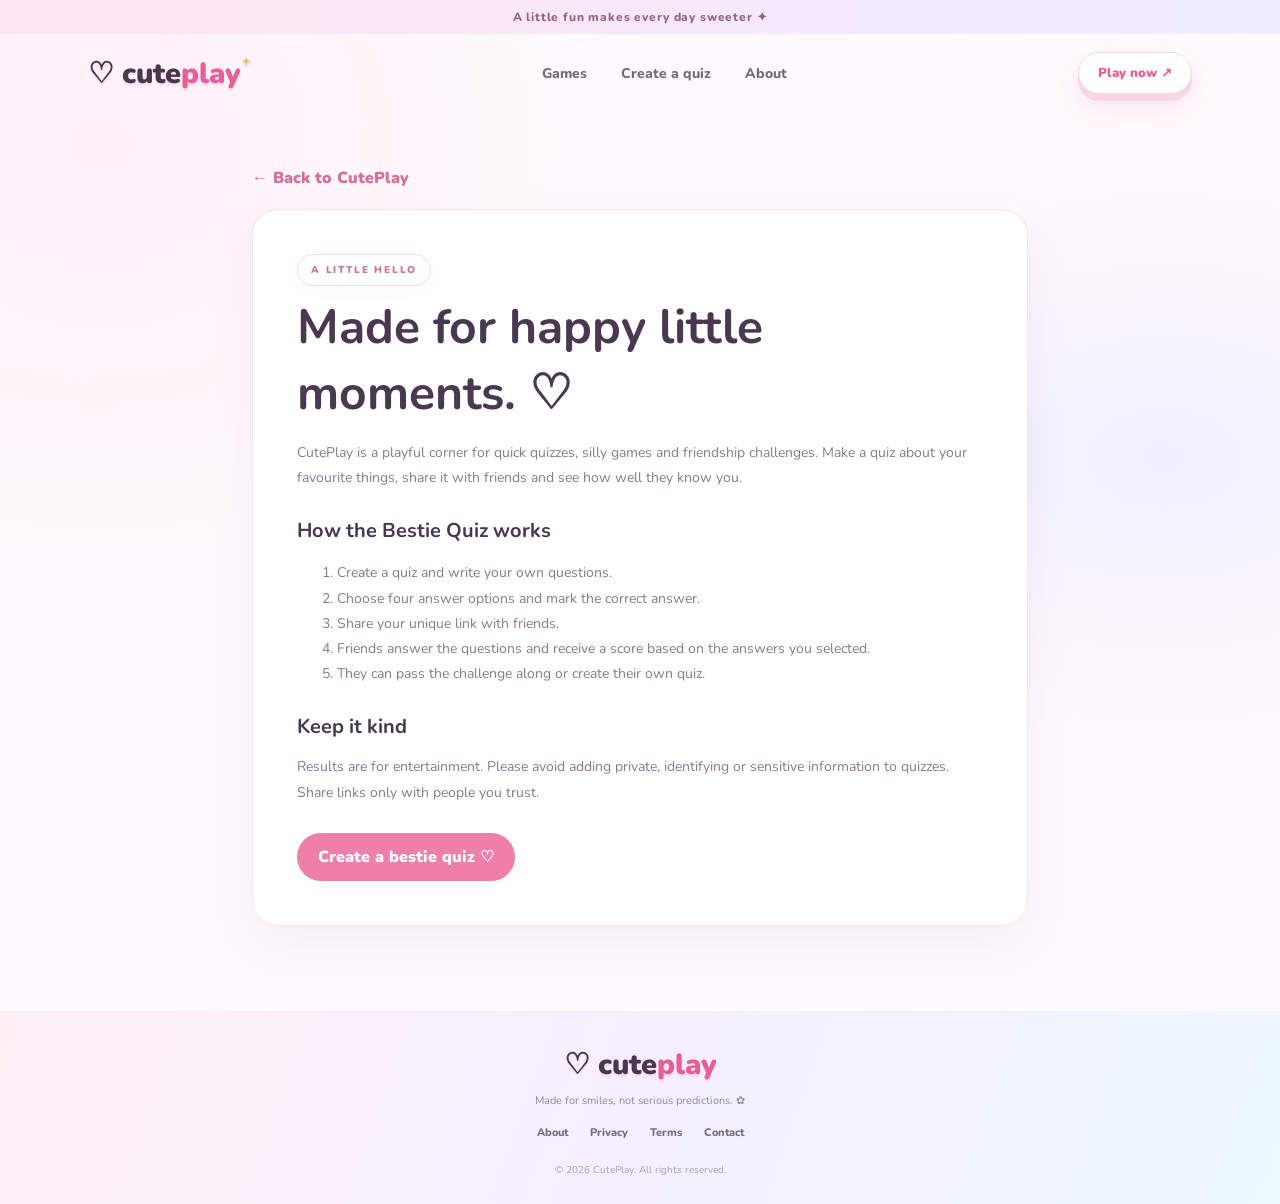
==== about.html @ 4422cacc "Add About CutePlay page" ====
<!doctype html><html lang="en"><head><meta charset="utf-8"><meta name="viewport" content="width=device-width,initial-scale=1"><meta name="theme-color" content="#fff1f7"><title>About CutePlay | CutePlay</title><meta name="description" content="CutePlay is a collection of cheerful, shareable mini-games and friendship quizzes."><link rel="icon" href="assets/favicon.svg" type="image/svg+xml"><link rel="preconnect" href="https://fonts.googleapis.com"><link rel="preconnect" href="https://fonts.gstatic.com" crossorigin><link href="https://fonts.googleapis.com/css2?family=Nunito:wght@400;600;700;800;900&display=swap" rel="stylesheet"><link rel="stylesheet" href="style.css"><style>.info-page{max-width:820px;margin:55px auto 85px;padding:0 22px}.info-card{background:#fff;border:1px solid #f3e3ec;border-radius:26px;padding:clamp(22px,5vw,44px);box-shadow:0 18px 50px #76556b12}.info-page h1{font-size:clamp(32px,6vw,48px);margin:8px 0 12px;color:#49384f}.info-page h2{font-size:20px;margin:27px 0 8px}.info-page p,.info-page li{color:#88798d;line-height:1.8;font-size:14px}.info-page .back-link{display:inline-block;margin-bottom:20px;color:#d66e99;text-decoration:none;font-weight:900}.info-page .info-cta{display:inline-block;margin-top:14px;padding:13px 21px;background:#ed7fa8;border-radius:30px;color:white;text-decoration:none;font-weight:900}.info-page ul{padding-left:22px}.info-page .updated{font-size:11px;color:#b09eae}</style></head><body><div class="top-note">A little fun makes every day sweeter ✦</div><header class="site-header"><a class="brand" href="index.html">♡ cute<span>play</span><i>✦</i></a><nav class="desktop-nav"><a href="index.html#games">Games</a><a href="index.html?create=1">Create a quiz</a><a href="about.html">About</a></nav><a class="header-cta" href="index.html#games">Play now ↗</a></header><main class="info-page"><a class="back-link" href="index.html">← Back to CutePlay</a><article class="info-card"><div class="eyebrow">A LITTLE HELLO</div><h1>Made for happy little moments. ♡</h1><p>CutePlay is a playful corner for quick quizzes, silly games and friendship challenges. Make a quiz about your favourite things, share it with friends and see how well they know you.</p><h2>How the Bestie Quiz works</h2><ol><li>Create a quiz and write your own questions.</li><li>Choose four answer options and mark the correct answer.</li><li>Share your unique link with friends.</li><li>Friends answer the questions and receive a score based on the answers you selected.</li><li>They can pass the challenge along or create their own quiz.</li></ol><h2>Keep it kind</h2><p>Results are for entertainment. Please avoid adding private, identifying or sensitive information to quizzes. Share links only with people you trust.</p><a class="info-cta" href="index.html?create=1">Create a bestie quiz ♡</a></article></main><footer><a class="brand footer-brand" href="index.html">♡ cute<span>play</span></a><p>Made for smiles, not serious predictions. ✿</p><div class="footer-links"><a href="about.html">About</a><a href="privacy.html">Privacy</a><a href="terms.html">Terms</a><a href="contact.html">Contact</a></div><small>© <span id="year"></span> CutePlay. All rights reserved.</small></footer><script>document.getElementById('year').textContent=new Date().getFullYear()</script></body></html>
---- style.css ----
:root{--ink:#49384f;--muted:#87778d;--pink:#ff78a9;--pink-dark:#ed6095;--paper:#fffafc;--line:#f4e7ee;--shadow:0 18px 50px rgba(111,75,105,.10)}
*{box-sizing:border-box}html{scroll-behavior:smooth}body{margin:0;background:var(--paper);color:var(--ink);font-family:'Nunito',sans-serif;font-size:16px}.top-note{text-align:center;background:#fce6f0;color:#98627c;padding:9px 12px;font-size:12px;font-weight:800;letter-spacing:.07em}.top-note span{color:#e78ab1;margin-left:5px}.site-header{height:78px;max-width:1160px;margin:auto;padding:0 28px;display:flex;align-items:center;justify-content:space-between}.brand{font-size:25px;font-weight:1000;letter-spacing:-1.5px;color:var(--ink);text-decoration:none}.brand>span:last-of-type{color:var(--pink-dark)}.brand-mark{color:var(--pink);font-size:31px;vertical-align:-2px}.brand i{font-size:12px;color:#eabf65;font-style:normal;vertical-align:top}.desktop-nav{display:flex;gap:34px}.desktop-nav a,.footer-links a{font-size:14px;color:#77677d;text-decoration:none;font-weight:800}.desktop-nav a:hover,.footer-links a:hover{color:var(--pink-dark)}.header-cta{background:#fff;color:var(--pink-dark);border:1px solid #f5d9e5;border-radius:30px;padding:11px 19px;text-decoration:none;font-size:13px;font-weight:900;box-shadow:0 5px 16px #f5e7ee}.header-cta span{margin-left:8px}.hero{max-width:1160px;min-height:500px;margin:20px auto 75px;padding:40px 45px 35px;display:grid;grid-template-columns:1fr 1fr;align-items:center;gap:30px}.eyebrow{font-size:10px;letter-spacing:.18em;color:#c17b9b;font-weight:1000}.sparkle{font-size:18px;margin-right:6px}.hero h1{font-size:clamp(46px,6vw,72px);line-height:1.04;letter-spacing:-3px;margin:19px 0;color:#49384f;font-weight:1000}.hero h1 span{color:#ed79a5}.hero-copy>p{max-width:430px;color:var(--muted);line-height:1.8;font-size:16px}.hero-actions{display:flex;align-items:center;gap:25px;margin-top:28px}.button{display:inline-flex;align-items:center;gap:20px;padding:15px 23px;border-radius:30px;text-decoration:none;font-size:14px;font-weight:900}.button-primary{background:var(--pink);color:white;box-shadow:0 10px 22px #f6c5d8}.button-primary:hover{background:var(--pink-dark);transform:translateY(-2px)}.text-link{font-size:13px;font-weight:900;color:#8c778e;text-decoration:none}.text-link span{padding-left:8px}.tiny-proof{display:flex;align-items:center;gap:12px;margin-top:34px;color:#a18f9f;font-size:12px;font-weight:800}.avatar-dots{display:flex}.avatar-dots b{width:26px;height:26px;border:2px solid white;border-radius:50%;display:grid;place-items:center;margin-right:-6px;background:#f8c8da;color:#a85d7d}.avatar-dots b:nth-child(2){background:#dcd2fa;color:#8270b3}.avatar-dots b:nth-child(3){background:#d4eafa;color:#638ca9}.hero-art{height:390px;position:relative;display:grid;place-items:center}.pink-blob{position:absolute;width:340px;height:320px;background:#ffe0eb;border-radius:48% 52% 42% 58%/53% 42% 58% 47%;transform:rotate(-10deg)}.mascot{position:relative;width:210px;height:245px;z-index:2;display:flex;align-items:center;flex-direction:column;padding-top:35px}.mascot-face{width:170px;height:145px;border-radius:48% 48% 46% 46%;background:#fff9ed;border:5px solid #f1b5c9;position:relative;z-index:2;box-shadow:inset 0 -7px #f9e6dc}.mascot-ear{position:absolute;top:18px;width:57px;height:75px;background:#fff9ed;border:5px solid #f1b5c9;border-radius:80% 20% 70% 25%;z-index:1}.mascot-ear.left{left:29px;transform:rotate(-23deg)}.mascot-ear.right{right:29px;transform:scaleX(-1) rotate(-23deg)}.eye{position:absolute;top:62px;width:10px;height:14px;background:#665264;border-radius:50%}.e1{left:48px}.e2{right:48px}.cheek{position:absolute;top:83px;width:22px;height:10px;background:#f5b1bd;border-radius:50%;opacity:.8}.c1{left:23px}.c2{right:23px}.mouth{position:absolute;top:76px;left:78px;font-size:19px;color:#74576a}.mascot-body{width:130px;height:75px;background:#f4a9c3;border:5px solid #fff9ed;border-radius:48% 48% 35% 35%;margin-top:-3px}.floating-heart{position:absolute;z-index:3;color:#f27ca7}.heart-one{font-size:39px;top:69px;right:55px;transform:rotate(15deg)}.heart-two{font-size:32px;bottom:70px;left:55px;transform:rotate(-15deg)}.sun-doodle{position:absolute;top:22px;left:80px;color:#e8bd69;font-size:32px}.cloud{position:absolute;width:75px;height:25px;background:#fff;border-radius:30px;box-shadow:20px -12px 0 -3px #fff,40px 0 0 -5px #fff}.cloud-one{top:75px;left:0;transform:scale(.7)}.cloud-two{right:0;bottom:80px;transform:scale(.8)}.art-caption{position:absolute;bottom:8px;background:white;padding:10px 17px;border-radius:25px;color:#a28a9b;font-size:11px;font-weight:900;box-shadow:var(--shadow);z-index:4}.art-caption span{color:#e98eb0;margin-right:7px}.section{max-width:1160px;margin:auto}.games-section{padding:20px 28px 95px}.section-heading{display:flex;justify-content:space-between;align-items:end;margin-bottom:28px}.section-heading h2,.how-section h2,.about-section h2{font-size:34px;letter-spacing:-1.3px;margin:8px 0;color:#4b3a50}.section-heading p{margin:0;color:#9b8b9d;font-size:14px}.heading-doodle{font-size:47px;color:#f2b4cb;transform:rotate(12deg)}.game-grid{display:grid;grid-template-columns:repeat(4,1fr);gap:17px}.game-card{border-radius:22px;padding:22px 20px 20px;min-height:245px;border:1px solid rgba(130,90,130,.06);transition:.25s;display:flex;flex-direction:column}.game-card:hover{transform:translateY(-6px);box-shadow:var(--shadow)}.card-pink{background:#fff0f5}.card-lilac{background:#f2efff}.card-blue{background:#eaf6ff}.card-yellow{background:#fff7e6}.card-top{display:flex;justify-content:space-between;align-items:center}.game-icon{width:47px;height:47px;display:grid;place-items:center;background:#ffffffb8;border-radius:15px;font-size:24px}.tag{font-size:8px;letter-spacing:.12em;font-weight:1000;color:#a48a9e;background:#ffffffa8;padding:7px 9px;border-radius:20px}.game-card h3{font-size:18px;margin:18px 0 7px;letter-spacing:-.4px}.game-card p{font-size:12px;line-height:1.65;color:#897c90;margin:0 0 17px}.play-link{border:0;background:none;padding:0;margin-top:auto;text-align:left;color:#d96695;font-family:inherit;font-size:12px;font-weight:1000;cursor:pointer}.play-link span{padding-left:8px}.play-link:hover{color:#a94b78}.how-section{background:#f7f1ff;padding:54px 25px}.how-inner{max-width:1080px;margin:auto;display:grid;grid-template-columns:90px 1fr 1.1fr;align-items:center;gap:25px}.how-sticker{width:75px;height:75px;background:#fff;border-radius:25px;display:grid;place-items:center;font-size:36px;box-shadow:var(--shadow);transform:rotate(-8deg)}.how-section h2{margin:7px 0;font-size:31px}.how-section p{max-width:400px;color:#8e8195;font-size:13px;line-height:1.7;margin:0}.steps{display:flex;justify-content:space-between;gap:12px}.steps div{display:flex;flex-direction:column;gap:10px;font-size:11px;color:#84748b;font-weight:900}.steps b{font-size:12px;color:#d77da3;background:#fff;width:34px;height:34px;border-radius:50%;display:grid;place-items:center}.about-section{max-width:690px;text-align:center;margin:85px auto;padding:0 25px}.about-section h2{font-size:30px}.about-section p{font-size:13px;line-height:1.9;color:#938596}footer{background:#fff1f6;text-align:center;padding:34px 20px 25px}.footer-brand{font-size:22px}.footer-brand .brand-mark{font-size:25px}footer>p{font-size:11px;color:#9b8798;margin:9px 0 17px}.footer-links{display:flex;justify-content:center;gap:22px;margin-bottom:17px}.footer-links a{font-size:11px}footer small{color:#b09eae;font-size:10px}.modal-backdrop{position:fixed;inset:0;background:rgba(65,43,66,.45);backdrop-filter:blur(5px);z-index:20;display:none;align-items:center;justify-content:center;padding:18px}.modal-backdrop.open{display:flex}.game-modal{width:min(100%,470px);max-height:90vh;overflow:auto;background:#fffafd;border-radius:27px;padding:32px 28px 28px;position:relative;box-shadow:0 25px 80px #49384f44;text-align:center;animation:pop .25s ease}.modal-close{position:absolute;right:16px;top:12px;border:0;background:#f9eaf1;color:#a36c88;border-radius:50%;width:32px;height:32px;font-size:22px;cursor:pointer}.modal-sparkle{color:#e88eb1;font-size:22px;margin-bottom:9px}.game-modal h2{font-size:26px;margin:5px 0 8px}.game-modal p{font-size:13px;line-height:1.7;color:#928294}.game-form{display:flex;flex-direction:column;gap:12px;margin-top:20px;text-align:left}.game-form label{font-size:11px;font-weight:900;color:#806c83}.game-form input{width:100%;padding:14px 15px;border:1px solid #f0dce7;border-radius:13px;font:inherit;color:var(--ink);outline:none;background:white}.game-form input:focus{border-color:#ee8fb4;box-shadow:0 0 0 3px #fce6f0}.modal-button{border:0;background:#ef7fa8;color:white;padding:14px 20px;border-radius:30px;font:900 13px 'Nunito';cursor:pointer;margin-top:5px}.result-box{background:#fff0f6;border-radius:18px;padding:22px;margin:20px 0}.result-emoji{font-size:42px}.result-box h3{font-size:22px;margin:7px}.result-box strong{font-size:30px;color:#df6f9c}.share-row{display:flex;gap:10px}.share-row button{flex:1}.secondary-button{background:#f4eaf4;color:#806c83}.question-options{display:grid;gap:9px;margin:17px 0}.option-button{background:white;border:1px solid #f0dce7;border-radius:13px;padding:12px;color:#68566e;font:800 12px 'Nunito';cursor:pointer}.option-button:hover{background:#fff0f6;border-color:#ef9bbb}.progress{height:6px;background:#f5e7ef;border-radius:10px;overflow:hidden;margin:15px 0}.progress span{display:block;height:100%;background:#ed83aa;transition:width .2s}@keyframes pop{from{opacity:0;transform:translateY(10px) scale(.97)}to{opacity:1;transform:translateY(0) scale(1)}}@media(max-width:850px){.hero{padding:30px 28px;min-height:440px}.game-grid{grid-template-columns:repeat(2,1fr)}.how-inner{grid-template-columns:70px 1fr}.steps{grid-column:2}.hero-art{transform:scale(.9)}}@media(max-width:600px){.site-header{height:67px;padding:0 18px}.desktop-nav{display:none}.brand{font-size:22px}.header-cta{padding:9px 14px}.hero{display:flex;flex-direction:column;text-align:center;padding:35px 22px 20px;margin:0 auto 45px;gap:5px}.hero h1{font-size:49px;letter-spacing:-2.5px}.hero-copy>p{font-size:14px;margin:auto}.hero-actions{justify-content:center;gap:16px}.tiny-proof{justify-content:center;margin-top:24px}.hero-art{width:100%;height:300px;transform:scale(.82);margin-top:-5px}.games-section{padding:20px 18px 65px}.section-heading h2{font-size:28px}.game-grid{gap:11px}.game-card{padding:16px 14px;min-height:235px;border-radius:18px}.game-card h3{font-size:16px}.game-card p{font-size:11px}.tag{font-size:7px;padding:6px}.game-icon{width:42px;height:42px}.how-section{padding:38px 22px}.how-inner{grid-template-columns:1fr;text-align:center;gap:17px}.how-sticker{margin:auto}.how-section p{margin:auto}.steps{grid-column:auto;margin-top:10px;text-align:left}.steps div{font-size:10px}.about-section{margin:65px auto}.about-section h2{font-size:25px}.game-modal{padding:29px 20px 22px}.game-modal h2{font-size:23px}}@media(max-width:360px){.game-grid{grid-template-columns:1fr}.game-card{min-height:200px}.hero h1{font-size:43px}}

/* CutePlay friendship quiz builder and playful interaction polish */
.header-actions{display:flex;align-items:center;gap:10px}.sound-toggle{border:1px solid #f1dce7;background:#fffafd;color:#a45e80;border-radius:25px;padding:10px 13px;font:900 11px 'Nunito',sans-serif;cursor:pointer}.sound-toggle:hover{background:#fff0f6}
.custom-quiz-banner{margin:28px 0 0;padding:24px 27px;background:linear-gradient(110deg,#fff0f6,#f4efff 58%,#edf7ff);border:1px solid #f2e5ef;border-radius:24px;display:flex;align-items:center;gap:20px;box-shadow:0 12px 35px rgba(111,75,105,.06)}.custom-quiz-icon{width:62px;height:62px;flex:none;border-radius:20px;background:#fff;display:grid;place-items:center;font-size:30px;box-shadow:0 8px 20px #e8cbdc66}.custom-quiz-copy{flex:1}.custom-quiz-copy h3{font-size:21px;letter-spacing:-.5px;margin:5px 0;color:#4b3a50}.custom-quiz-copy p{font-size:12px;line-height:1.65;color:#897b90;margin:0;max-width:540px}.custom-quiz-button{border:0;border-radius:30px;background:#ed7fa8;color:white;padding:14px 20px;font:900 12px 'Nunito',sans-serif;cursor:pointer;box-shadow:0 8px 18px #edb8cd66;white-space:nowrap}.custom-quiz-button:hover{transform:translateY(-2px);background:#df6d9a}
.builder-heading{padding:4px 0 12px}.builder-kicker{display:inline-block;color:#c17498;font-size:9px;font-weight:1000;letter-spacing:.16em}.builder-heading h2{margin:8px 0}.builder-heading>p{max-width:380px;margin:0 auto 12px}.builder-form{text-align:left}.field-label{display:block;margin:13px 0 7px;color:#806c83;font-size:11px;font-weight:1000}.builder-form>input,.builder-question>.q-text{width:100%;border:1px solid #f0dce7;border-radius:12px;padding:12px 13px;background:white;color:#57475d;font:700 13px 'Nunito',sans-serif;outline:none}.builder-form input:focus{border-color:#e990b4;box-shadow:0 0 0 3px #fce6f0}.builder-progress{display:flex;justify-content:space-between;align-items:center;margin:20px 0 10px;color:#a27e94;font-size:10px}.builder-progress b{color:#d46f98}.builder-question{border:1px solid #f1e2eb;border-radius:16px;padding:13px 12px 14px;margin:0 0 12px;background:#fff}.builder-question legend{padding:0 5px;font-size:12px;font-weight:1000;color:#59475e}.builder-question legend span{display:inline-grid;place-items:center;width:26px;height:26px;border-radius:9px;background:#fff0f6;color:#d36e99;margin-right:5px}.builder-question>.field-label{margin-top:3px}.answer-grid{display:grid;grid-template-columns:1fr 1fr;gap:8px;margin-top:9px}.answer-edit{min-width:0;border:1px solid #f3e6ed;background:#fffafd;border-radius:10px;padding:8px}.answer-edit>span:first-child{display:block;color:#ad91a3;font-size:8px;font-weight:1000;text-transform:uppercase;letter-spacing:.08em;margin-bottom:4px}.answer-edit .q-option{width:100%;border:0;border-bottom:1px solid #f0e3eb;background:transparent;padding:4px 0;color:#65566b;font:700 10px 'Nunito',sans-serif;outline:none}.correct-choice{display:flex;align-items:center;gap:5px;margin-top:7px;color:#a27e94}.correct-choice input{accent-color:#e879a4;margin:0}.correct-choice small{font-size:9px;font-weight:800}.builder-submit{width:100%;margin-top:9px}.tiny-privacy{font-size:10px!important;color:#a493a5!important;text-align:center;margin:11px 0 0!important}.created-state{padding:8px 0 0}.created-emoji{font-size:47px;margin-bottom:8px;animation:softBounce 1.1s ease-in-out infinite alternate}.created-state h2{margin:8px 0}.share-link-box{display:flex;gap:7px;padding:8px;background:#fff0f6;border-radius:14px;margin:20px 0 10px}.share-link-box input{width:100%;min-width:0;border:0;background:transparent;padding:5px;color:#806c83;font:11px 'Nunito',sans-serif;outline:none}.share-link-box button{flex:none;margin:0;padding:10px 13px}.wide-button{width:100%;margin:8px 0}.created-note{font-size:10px;color:#a18c9f;line-height:1.6;margin:14px 0}.text-action{border:0;background:none;color:#cf7198;font:900 11px 'Nunito',sans-serif;cursor:pointer;padding:9px}.question-count{font-size:10px!important;font-weight:1000;letter-spacing:.12em;color:#c17b9b!important}.score-reveal{padding:10px 0}.score-confetti{font-size:20px;color:#e9a1be;letter-spacing:8px;margin:0 0 12px}.score-reveal .result-emoji{font-size:53px;margin:8px}.score-reveal h2{font-size:38px;color:#d96f9a;margin:6px}.score-reveal h3{font-size:18px;margin:13px 0 4px}.score-meter{height:10px;border-radius:20px;background:#f6e5ee;overflow:hidden;margin:15px 0}.score-meter span{display:block;height:100%;border-radius:20px;background:linear-gradient(90deg,#f4a0bd,#bba8ed);transition:width .8s}.score-for{font-size:11px!important}.confetti-layer{position:fixed;inset:0;pointer-events:none;z-index:80;overflow:hidden}.confetti-layer i{position:absolute;top:-30px;font-style:normal;color:#e783aa;font-size:18px;animation:confettiFall 2s ease-in forwards}.confetti-layer i:nth-child(3n){color:#a99be1}.confetti-layer i:nth-child(3n + 1){color:#e9c46c}@keyframes confettiFall{to{transform:translateY(110vh) rotate(620deg);opacity:0}}@keyframes softBounce{to{transform:translateY(-5px) rotate(4deg)}}
@media(max-width:650px){.header-actions{gap:6px}.sound-toggle{padding:8px 9px;font-size:9px}.custom-quiz-banner{padding:18px;display:grid;grid-template-columns:52px 1fr;gap:12px}.custom-quiz-icon{width:52px;height:52px;font-size:25px}.custom-quiz-copy h3{font-size:17px}.custom-quiz-copy p{font-size:11px}.custom-quiz-button{grid-column:1/-1;width:100%;padding:13px}.builder-question{padding:11px 9px}.answer-grid{gap:6px}.answer-edit{padding:7px}.answer-edit .q-option{font-size:9px}.share-link-box{flex-direction:column}.share-link-box button{width:100%}}
@media(prefers-reduced-motion:reduce){.created-emoji,.confetti-layer i{animation:none!important}}

/* Bestie quiz player: polished, card-based mobile layout */
.game-modal:has(.play-quiz-head){width:min(100%,540px);padding:34px 30px 30px;background:linear-gradient(155deg,#fffafd 0%,#fff5fa 58%,#f7f3ff 100%)}
.play-quiz-head{position:relative}
.play-quiz-head .builder-kicker{display:inline-block;padding:8px 13px;border-radius:30px;background:#fff0f6;border:1px solid #f7dce8}
.play-quiz-head h2{font-size:clamp(24px,5vw,31px);letter-spacing:-.8px;margin:14px 0 17px;color:#514157}
.play-quiz-head .progress{height:9px;background:#f0e5ef;border-radius:20px;margin:0 0 12px;box-shadow:inset 0 1px 2px #d9cbd8}
.play-quiz-head .progress span{border-radius:20px;background:linear-gradient(90deg,#f58bb1,#b9a7ed);box-shadow:0 2px 7px #eaa1c477}
.play-quiz-head .question-count{display:inline-block;padding:7px 12px;border-radius:20px;background:#f1edff;color:#8d79b7!important;margin:5px 0 14px}
.play-quiz-head h3{font-size:clamp(18px,4vw,22px);line-height:1.45;margin:0 auto 18px;max-width:420px;color:#58465e}
.play-quiz-head .question-options{gap:10px;margin:0}
.play-quiz-head .option-button{position:relative;text-align:left;min-height:54px;padding:14px 17px 14px 48px;border-radius:17px;border:1.5px solid #f0dce8;background:#fff;box-shadow:0 4px 12px #a88ba00c;font:800 13px 'Nunito',sans-serif;transition:transform .18s,border-color .18s,background .18s,box-shadow .18s}
.play-quiz-head .option-button:before{content:"";position:absolute;left:16px;top:50%;width:19px;height:19px;transform:translateY(-50%);border:1.5px solid #e8c9d9;border-radius:50%;background:#fff}
.play-quiz-head .option-button:hover{transform:translateY(-2px);border-color:#e99abb;background:#fff7fb;box-shadow:0 8px 18px #e8b6cc33}
.play-quiz-head .option-button:focus-visible{outline:3px solid #f5c7db;outline-offset:2px}
.play-quiz-head .tiny-privacy{margin-top:17px!important}
@media(max-width:600px){.game-modal:has(.play-quiz-head){padding:31px 18px 23px;border-radius:25px}.play-quiz-head .option-button{min-height:51px;padding:13px 12px 13px 43px;font-size:12px}.play-quiz-head .option-button:before{left:13px}}
@media(prefers-reduced-motion:reduce){.play-quiz-head .option-button{transition:none}}

/* Expanded original game collection */
.bingo-grid{display:grid;grid-template-columns:repeat(3,minmax(0,1fr));gap:8px;margin:18px 0}
.bingo-square{min-height:88px;border:1px solid #f0dce7;border-radius:13px;padding:9px;background:#fff;font:800 10px 'Nunito',sans-serif;color:#76647b;cursor:pointer}
.bingo-square.marked{background:#fce5ef;border-color:#e88eb1;color:#b6537f;box-shadow:inset 0 0 0 2px #f6c6d9}
.game-form select{width:100%;padding:13px;border:1px solid #f0dce7;border-radius:12px;background:white;color:#68566e;font:700 12px 'Nunito',sans-serif}
@media(max-width:600px){.bingo-square{min-height:76px;font-size:9px;padding:7px}}

/* CutePlay visual refresh: animated, dreamy and playful */
@import url('https://fonts.googleapis.com/css2?family=Fredoka:wght@500;600;700&display=swap');
:root{--ink:#493650;--pink:#ff78ad;--pink-dark:#e85f98}
body{overflow-x:hidden;background:radial-gradient(ellipse at 8% 12%,#fff0f7 0,transparent 28%),radial-gradient(ellipse at 91% 38%,#f0efff 0,transparent 27%),#fffafd}
h1,h2,h3,.brand,.button,.header-cta{font-family:'Fredoka','Nunito',sans-serif;letter-spacing:normal}
.top-note{background:linear-gradient(90deg,#ffe5f0,#f1eaff,#e8f7ff,#ffe5f0);background-size:250% 100%;animation:noteFlow 12s linear infinite}
.site-header{position:relative;z-index:5}
.brand{font-size:29px;text-shadow:0 3px 0 #ffe2ed}
.brand-mark{display:inline-block;animation:heartBeat 2.3s ease-in-out infinite}
.header-cta{box-shadow:0 7px 0 #f8d6e4,0 12px 24px #edb4cb55;transition:.2s}
.header-cta:hover,.button-primary:hover,.custom-quiz-button:hover{transform:translateY(-3px)}
.hero{min-height:530px;position:relative}
.hero-copy{position:relative;z-index:2}
.hero h1{font-size:clamp(54px,6.7vw,82px);line-height:1.02;text-shadow:0 4px 0 #fff}
.hero h1 span{display:inline-block;background:linear-gradient(90deg,#ed75a5,#b18be7,#77bce2);background-clip:text;-webkit-background-clip:text;color:transparent}
.hero-copy>p{font-size:16px}
.eyebrow{display:inline-flex;align-items:center;gap:7px;padding:8px 13px;border:1px solid #f6dce8;border-radius:30px;background:#ffffffb8;box-shadow:0 5px 18px #dfb8cf18}
.hero-art{isolation:isolate}
.pink-blob{width:360px;height:340px;background:linear-gradient(145deg,#ffe1ed,#f6e6ff 70%,#e3f4ff);box-shadow:inset -18px -18px 45px #e7c5df66,0 25px 55px #e9c3d855;animation:blobBreathe 7s ease-in-out infinite}
.mascot{animation:mascotFloat 3.6s ease-in-out infinite;transform-origin:50% 80%}
.mascot-ear{transform-origin:bottom center}
.mascot-ear.left{animation:earWiggle 4s ease-in-out infinite}
.mascot-ear.right{animation:earWiggle 4s ease-in-out infinite reverse}
.mascot-face{box-shadow:inset 0 -7px #f9e6dc,0 13px 30px #dba9bd33}
.mascot-body{box-shadow:0 12px 20px #d89bb533}
.eye{animation:blink 5s infinite}
.floating-heart{animation:heartFloat 3.5s ease-in-out infinite}
.heart-two{animation-delay:1.1s}
.cloud-one{animation:cloudDrift 8s ease-in-out infinite alternate}
.cloud-two{animation:cloudDrift 10s ease-in-out infinite alternate-reverse}
.sun-doodle{animation:slowSpin 12s linear infinite}
.art-caption{animation:captionBob 3s ease-in-out infinite}
.cute-ambient{position:absolute;inset:0 0 auto;height:900px;overflow:hidden;pointer-events:none;z-index:0}
.cute-ambient span{position:absolute;color:#ef9fbd;opacity:.42;font-size:24px;animation:ambientDrift 12s ease-in-out infinite}
.cute-ambient span:nth-child(1){top:190px;left:5%;font-size:27px}
.cute-ambient span:nth-child(2){top:410px;left:47%;font-size:20px;animation-delay:2s}
.cute-ambient span:nth-child(3){top:280px;right:7%;font-size:30px;animation-delay:4s}
.cute-ambient span:nth-child(4){top:590px;right:17%;font-size:34px;animation-delay:1s;color:#b9a9e9}
.cute-ambient span:nth-child(5){top:730px;left:12%;animation-delay:3s}
.cute-ambient span:nth-child(6){top:500px;left:75%;animation-delay:5s;color:#e8bd75}
.playful-ticker{overflow:hidden;background:linear-gradient(90deg,#fff0f6,#f3efff,#edf8ff);border-top:1px solid #f5e5ef;border-bottom:1px solid #f5e5ef;padding:13px 0}
.ticker-track{display:flex;width:max-content;gap:55px;animation:tickerMove 30s linear infinite}
.ticker-track span{font:700 11px 'Fredoka',sans-serif;letter-spacing:.16em;color:#b47f9b;white-space:nowrap}
.games-section{padding-top:68px}
.section-heading h2,.how-section h2,.about-section h2{font-family:'Fredoka',sans-serif;font-size:40px}
.game-grid{gap:20px}
.game-card{position:relative;isolation:isolate;overflow:hidden;min-height:260px;border:1px solid #fff;box-shadow:0 9px 24px #94758f0c;transition:transform .3s cubic-bezier(.2,.8,.2,1),box-shadow .3s}
.game-card:before{content:"";position:absolute;inset:0;z-index:-1;opacity:.42;background:radial-gradient(circle at 100% 0,#fff 0 15%,transparent 16%),radial-gradient(circle at 0 100%,#fff 0 11%,transparent 12%);pointer-events:none}
.game-card:after{content:"✦";position:absolute;right:18px;bottom:16px;font-size:18px;color:#fff;opacity:.85;transform:rotate(-15deg);transition:.3s}
.game-card:hover{transform:translateY(-9px) rotate(-.5deg);box-shadow:0 20px 38px #9c789b24}
.game-card:hover:after{transform:rotate(35deg) scale(1.6)}
.game-icon{width:54px;height:54px;border-radius:19px;font-size:28px;box-shadow:0 6px 15px #9e7e9915;animation:iconBob 4s ease-in-out infinite}
.game-card:nth-child(2n) .game-icon{animation-delay:.8s}
.game-card:nth-child(3n) .game-icon{animation-delay:1.4s}
.game-card h3{font-size:20px}
.tag{border:1px solid #ffffffa8;box-shadow:0 3px 10px #a47d9410}
.play-link{display:inline-flex;align-items:center;gap:7px;font-size:13px}
.play-link span{display:inline-grid;place-items:center;width:23px;height:23px;border-radius:50%;background:#ffffffb8;transition:.2s}
.play-link:hover span{transform:translateX(4px);background:white}
.custom-quiz-banner{position:relative;overflow:hidden;border:1px solid #fff;box-shadow:0 16px 40px #a17b9c16}
.custom-quiz-banner:after{content:"✦  ♡  ✧";position:absolute;right:22px;top:9px;color:#dfa0bd;letter-spacing:12px;opacity:.5;font-size:18px;pointer-events:none}
.custom-quiz-icon{animation:heartBeat 3s infinite}
.how-section{position:relative;overflow:hidden;background:linear-gradient(110deg,#f8f0ff,#fff1f7 55%,#eef8ff)}
.how-sticker{animation:stickerWiggle 5s ease-in-out infinite}
.steps b{box-shadow:0 5px 0 #f1ddec;transition:.2s}
.steps div:hover b{transform:translateY(-4px) rotate(10deg)}
footer{background:linear-gradient(110deg,#fff0f6,#f4efff,#edf8ff)}
.game-modal{border:1px solid #fff;box-shadow:0 28px 90px #49384f55}
.modal-sparkle{animation:slowSpin 15s linear infinite}
.option-button{transition:transform .2s,background .2s,border-color .2s,box-shadow .2s}
.option-button:active,.bingo-square:active{transform:scale(.97)}
.bingo-square{font-size:11px;transition:.2s;box-shadow:0 4px 10px #a88ba00d}
.bingo-square:hover{transform:translateY(-2px);border-color:#e99abb}
.modal-button{box-shadow:0 6px 0 #e7b0c6,0 12px 20px #edb8cd33;transition:.2s}
.modal-button:hover{transform:translateY(-2px);filter:saturate(1.08)}
.modal-button:active{transform:translateY(2px);box-shadow:0 2px 0 #e7b0c6}
@keyframes noteFlow{to{background-position:250% 0}}
@keyframes heartBeat{0%,100%{transform:scale(1)}12%{transform:scale(1.13)}22%{transform:scale(1)}}
@keyframes mascotFloat{0%,100%{transform:translateY(0) rotate(-1deg)}50%{transform:translateY(-13px) rotate(1deg)}}
@keyframes earWiggle{0%,86%,100%{rotate:0deg}90%{rotate:-9deg}94%{rotate:5deg}}
@keyframes blink{0%,45%,48%,100%{transform:scaleY(1)}46.5%{transform:scaleY(.12)}}
@keyframes heartFloat{0%,100%{translate:0 0;rotate:0deg}50%{translate:0 -13px;rotate:8deg}}
@keyframes cloudDrift{from{translate:-8px 0}to{translate:18px 8px}}
@keyframes slowSpin{to{rotate:360deg}}
@keyframes blobBreathe{0%,100%{border-radius:48% 52% 42% 58%/53% 42% 58% 47%;scale:1}50%{border-radius:55% 45% 52% 48%/45% 56% 44% 55%;scale:1.025}}
@keyframes captionBob{0%,100%{translate:0 0}50%{translate:0 -5px}}
@keyframes ambientDrift{0%,100%{translate:0 0;rotate:0deg}50%{translate:12px -18px;rotate:15deg}}
@keyframes tickerMove{to{transform:translateX(-50%)}}
@keyframes iconBob{0%,100%{transform:translateY(0) rotate(0)}50%{transform:translateY(-5px) rotate(4deg)}}
@keyframes stickerWiggle{0%,90%,100%{transform:rotate(-8deg)}94%{transform:rotate(5deg)}97%{transform:rotate(-3deg)}}
@media(max-width:850px){.hero{min-height:480px}.games-section{padding-top:52px}}
@media(max-width:600px){.hero h1{font-size:55px}.hero-art{transform:scale(.86);margin-top:0}.games-section{padding-top:48px}.section-heading h2,.how-section h2,.about-section h2{font-size:32px}.game-card{min-height:246px;padding:16px 14px}.game-card h3{font-size:18px}.game-icon{width:47px;height:47px}.ticker-track{gap:35px}.playful-ticker{padding:11px 0}.cute-ambient{height:780px}.custom-quiz-banner:after{display:none}}
@media(prefers-reduced-motion:reduce){*,*:before,*:after{animation-duration:.01ms!important;animation-iteration-count:1!important;scroll-behavior:auto!important;transition-duration:.01ms!important}}


/* CutePlay 2.0 — animated, touch-first polish */
.cute-ambient{position:fixed;inset:0;pointer-events:none;z-index:-1;overflow:hidden}
.cute-ambient span{position:absolute;opacity:.32;font-size:clamp(18px,3vw,34px);animation:ambientFloat 9s ease-in-out infinite}
.cute-ambient span:nth-child(1){left:5%;top:20%;animation-delay:-2s}.cute-ambient span:nth-child(2){left:88%;top:18%;animation-delay:-5s}.cute-ambient span:nth-child(3){left:12%;top:72%;animation-delay:-4s}.cute-ambient span:nth-child(4){left:79%;top:76%;animation-delay:-1s}.cute-ambient span:nth-child(5){left:53%;top:9%;animation-delay:-6s}.cute-ambient span:nth-child(6){left:94%;top:54%;animation-delay:-3s}
@keyframes ambientFloat{0%,100%{transform:translate3d(0,0,0) rotate(-8deg)}50%{transform:translate3d(12px,-24px,0) rotate(12deg)}}
.mascot{animation:mascotBob 3.4s ease-in-out infinite;transform-origin:50% 85%}
@keyframes mascotBob{0%,100%{translate:0 0;rotate:-1deg}50%{translate:0 -13px;rotate:1deg}}
.mascot-ear{animation:earWiggle 3.4s ease-in-out infinite}.mascot-ear.right{animation-delay:.18s}
@keyframes earWiggle{0%,85%,100%{rotate:0deg}90%{rotate:8deg}95%{rotate:-5deg}}
.floating-heart{animation:heartDrift 4s ease-in-out infinite}.heart-two{animation-delay:-2s}
@keyframes heartDrift{0%,100%{translate:0 0;scale:1}50%{translate:0 -15px;scale:1.12}}
.cloud-one{animation:cloudDrift 12s ease-in-out infinite alternate}.cloud-two{animation:cloudDrift 15s ease-in-out infinite alternate-reverse}
@keyframes cloudDrift{from{translate:-8px 0}to{translate:18px -9px}}
.game-card{position:relative;overflow:hidden;isolation:isolate}
.game-card:before{content:"";position:absolute;width:120px;height:120px;border-radius:50%;background:#fff9;right:-65px;top:-70px;z-index:-1;transition:transform .5s}
.game-card:hover:before{transform:scale(2.4)}
.game-card:nth-child(4n+1){animation:cardBob 5s ease-in-out infinite}.game-card:nth-child(4n+2){animation:cardBob 5.5s ease-in-out -1.2s infinite}.game-card:nth-child(4n+3){animation:cardBob 6s ease-in-out -2s infinite}
@keyframes cardBob{0%,100%{translate:0 0}50%{translate:0 -4px}}
.play-link,.button,.custom-quiz-button,.modal-button,.option-button,.sound-toggle{transition:transform .2s ease,box-shadow .2s ease,background .2s ease}
.play-link:active,.button:active,.custom-quiz-button:active,.modal-button:active,.option-button:active{transform:scale(.97)}
.option-button{min-height:48px;text-align:left;padding:13px 15px;box-shadow:0 3px 0 #f7e9f0}
.option-button:hover,.option-button:focus-visible{transform:translateY(-2px);box-shadow:0 7px 15px #f0d6e3;outline:none}
.option-button:active{background:#ffe7f0}
.progress{height:9px;background:#f7e8ef;border:1px solid #f3dce7}.progress span{border-radius:20px;background:linear-gradient(90deg,#ff8eb5,#c5a7f4,#8dc9e9);background-size:200% 100%;animation:progressShimmer 2.5s linear infinite}
@keyframes progressShimmer{to{background-position:200% 0}}
.game-modal{border:1px solid #f5e1eb;background:linear-gradient(160deg,#fffafd,#fff 60%,#fbf6ff)}
.game-modal:before{content:"";position:absolute;inset:8px;border:1px dashed #f5dce8;border-radius:21px;pointer-events:none}
.modal-sparkle{animation:sparklePulse 2.4s ease-in-out infinite}
@keyframes sparklePulse{0%,100%{opacity:.65;transform:scale(.96)}50%{opacity:1;transform:scale(1.08)}}
.builder-question{box-shadow:0 5px 18px #9e76910b}
.correct-choice{padding:5px 7px;border-radius:8px;background:#fff2f7}
.correct-choice input{width:15px;height:15px}
.score-reveal{position:relative;overflow:hidden}
.score-reveal:before,.score-reveal:after{content:"✦";position:absolute;color:#f3c5d8;font-size:24px;animation:twinkle 2s ease-in-out infinite}
.score-reveal:before{left:8px;top:25px}.score-reveal:after{right:10px;top:68px;animation-delay:.8s}
@keyframes twinkle{0%,100%{opacity:.35;transform:scale(.7) rotate(0)}50%{opacity:1;transform:scale(1.2) rotate(25deg)}}
.score-reveal h2{font-size:clamp(48px,12vw,68px);line-height:1;margin:10px 0 4px;background:linear-gradient(100deg,#ee78a5,#a991dc);background-clip:text;-webkit-background-clip:text;color:transparent}
.score-fraction{font-size:12px;font-weight:900;color:#a58b9f}
.result-actions{display:grid;gap:9px;margin-top:15px}.result-actions button{width:100%;margin:0}
.challenge-landing{padding:10px 0}.challenge-score-pill{display:inline-block;background:#fff0f6;color:#bd668d;border:1px solid #f5d9e6;padding:10px 18px;border-radius:30px;font-size:13px;font-weight:1000;margin:8px 0}
.share-row{flex-wrap:wrap}.share-row button{min-width:0}
.custom-quiz-banner{position:relative;overflow:hidden}.custom-quiz-banner:after{content:"♡";position:absolute;right:24%;top:-22px;font-size:100px;color:#fff8;transform:rotate(15deg);pointer-events:none}
@media(max-width:700px){
 .site-header{gap:8px}.header-actions{gap:6px}.sound-toggle{font-size:10px;padding:9px 10px}.header-cta{font-size:11px;padding:9px 12px}
 .hero-art{overflow:visible}.pink-blob{width:285px;height:270px}
 .game-grid{grid-template-columns:repeat(2,minmax(0,1fr))}
 .game-card{min-height:220px;box-shadow:0 7px 20px #a27d9010}
 .custom-quiz-banner{display:grid;grid-template-columns:54px 1fr;padding:18px;gap:12px}
 .custom-quiz-icon{width:52px;height:52px;font-size:25px;border-radius:16px}
 .custom-quiz-copy h3{font-size:17px}.custom-quiz-copy p{font-size:11px}
 .custom-quiz-button{grid-column:1/-1;width:100%}
 .game-modal{width:min(100%,520px);max-height:92dvh;border-radius:25px;padding:28px 17px 22px}
 .game-modal:before{inset:6px;border-radius:19px}
 .builder-question{padding:11px 9px}.answer-grid{gap:6px}.answer-edit{padding:7px}
 .answer-edit .q-option{font-size:11px}
 .option-button{font-size:13px;min-height:50px}
 .score-reveal .result-emoji{font-size:48px}
}
@media(max-width:380px){.game-grid{grid-template-columns:1fr}.game-card{min-height:185px}.hero h1{font-size:42px}.header-cta{display:none}.game-modal{padding-left:14px;padding-right:14px}}
@media(prefers-reduced-motion:reduce){*,*:before,*:after{animation-duration:.01ms!important;animation-iteration-count:1!important;scroll-behavior:auto!important;transition-duration:.01ms!important}}
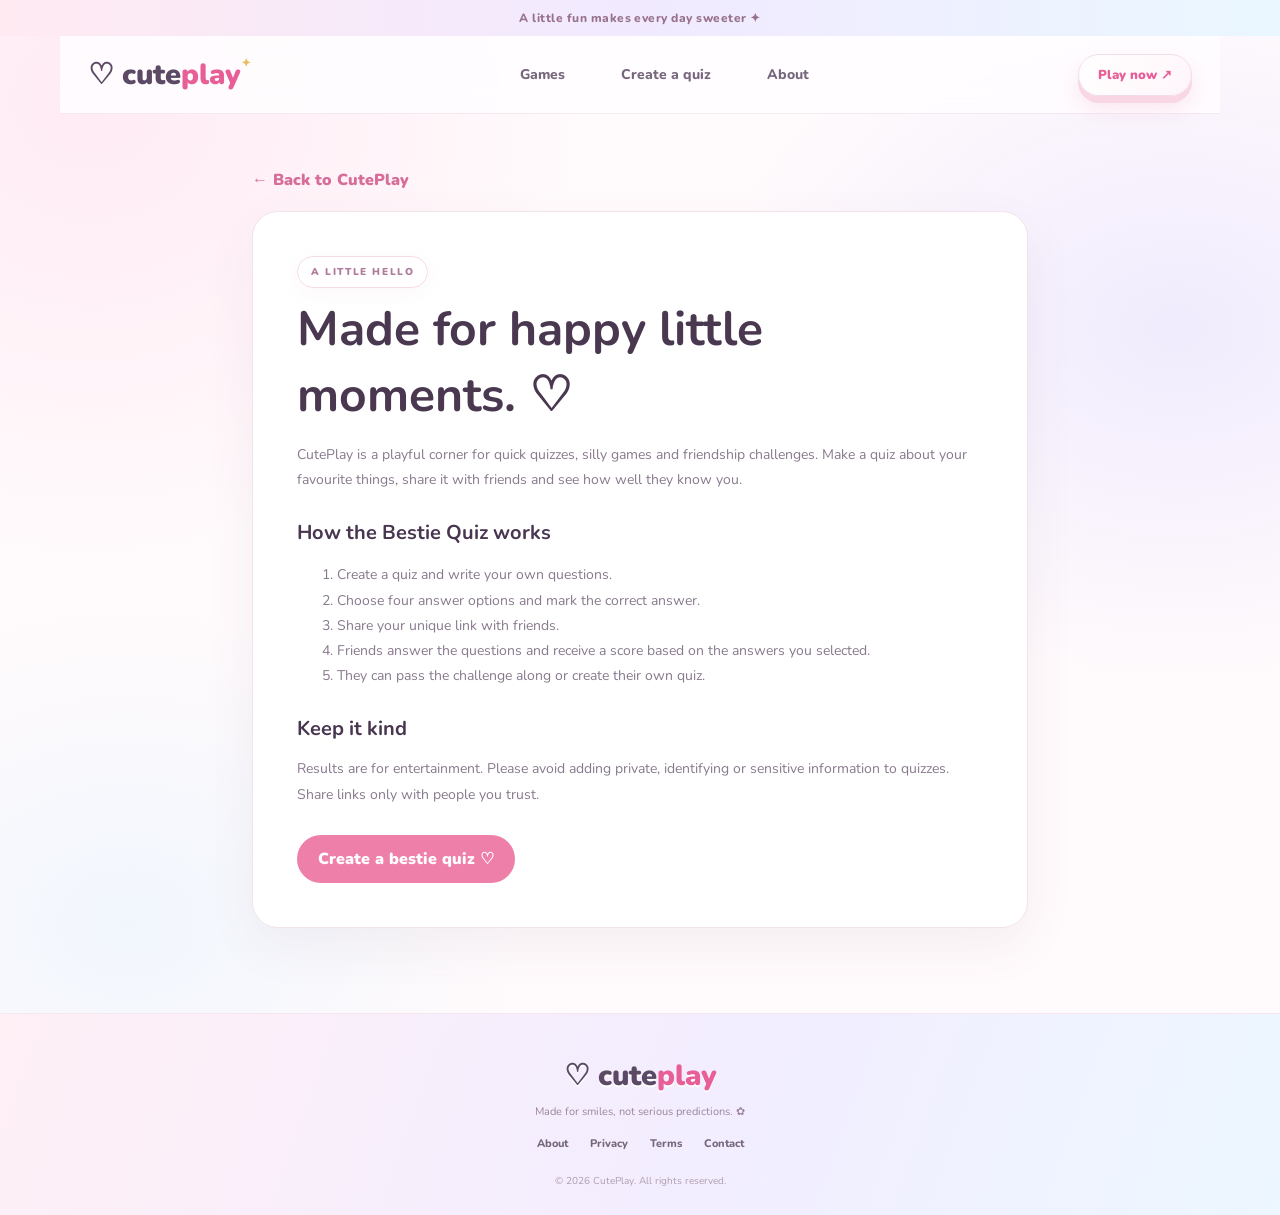
==== commit b9b9db44: "Apply refreshed CutePlay theme and favicon" ====
--- a/about.html
+++ b/about.html
@@ -1 +1 @@
-<!doctype html><html lang="en"><head><meta charset="utf-8"><meta name="viewport" content="width=device-width,initial-scale=1"><meta name="theme-color" content="#fff1f7"><title>About CutePlay | CutePlay</title><meta name="description" content="CutePlay is a collection of cheerful, shareable mini-games and friendship quizzes."><link rel="icon" href="assets/favicon.svg" type="image/svg+xml"><link rel="preconnect" href="https://fonts.googleapis.com"><link rel="preconnect" href="https://fonts.gstatic.com" crossorigin><link href="https://fonts.googleapis.com/css2?family=Nunito:wght@400;600;700;800;900&display=swap" rel="stylesheet"><link rel="stylesheet" href="style.css"><style>.info-page{max-width:820px;margin:55px auto 85px;padding:0 22px}.info-card{background:#fff;border:1px solid #f3e3ec;border-radius:26px;padding:clamp(22px,5vw,44px);box-shadow:0 18px 50px #76556b12}.info-page h1{font-size:clamp(32px,6vw,48px);margin:8px 0 12px;color:#49384f}.info-page h2{font-size:20px;margin:27px 0 8px}.info-page p,.info-page li{color:#88798d;line-height:1.8;font-size:14px}.info-page .back-link{display:inline-block;margin-bottom:20px;color:#d66e99;text-decoration:none;font-weight:900}.info-page .info-cta{display:inline-block;margin-top:14px;padding:13px 21px;background:#ed7fa8;border-radius:30px;color:white;text-decoration:none;font-weight:900}.info-page ul{padding-left:22px}.info-page .updated{font-size:11px;color:#b09eae}</style></head><body><div class="top-note">A little fun makes every day sweeter ✦</div><header class="site-header"><a class="brand" href="index.html">♡ cute<span>play</span><i>✦</i></a><nav class="desktop-nav"><a href="index.html#games">Games</a><a href="index.html?create=1">Create a quiz</a><a href="about.html">About</a></nav><a class="header-cta" href="index.html#games">Play now ↗</a></header><main class="info-page"><a class="back-link" href="index.html">← Back to CutePlay</a><article class="info-card"><div class="eyebrow">A LITTLE HELLO</div><h1>Made for happy little moments. ♡</h1><p>CutePlay is a playful corner for quick quizzes, silly games and friendship challenges. Make a quiz about your favourite things, share it with friends and see how well they know you.</p><h2>How the Bestie Quiz works</h2><ol><li>Create a quiz and write your own questions.</li><li>Choose four answer options and mark the correct answer.</li><li>Share your unique link with friends.</li><li>Friends answer the questions and receive a score based on the answers you selected.</li><li>They can pass the challenge along or create their own quiz.</li></ol><h2>Keep it kind</h2><p>Results are for entertainment. Please avoid adding private, identifying or sensitive information to quizzes. Share links only with people you trust.</p><a class="info-cta" href="index.html?create=1">Create a bestie quiz ♡</a></article></main><footer><a class="brand footer-brand" href="index.html">♡ cute<span>play</span></a><p>Made for smiles, not serious predictions. ✿</p><div class="footer-links"><a href="about.html">About</a><a href="privacy.html">Privacy</a><a href="terms.html">Terms</a><a href="contact.html">Contact</a></div><small>© <span id="year"></span> CutePlay. All rights reserved.</small></footer><script>document.getElementById('year').textContent=new Date().getFullYear()</script></body></html>+<!doctype html><html lang="en"><head><meta charset="utf-8"><meta name="viewport" content="width=device-width,initial-scale=1"><meta name="theme-color" content="#fff1f7"><title>About CutePlay | CutePlay</title><meta name="description" content="CutePlay is a collection of cheerful, shareable mini-games and friendship quizzes."><link rel="icon" type="image/svg+xml" href="https://fictionquiz.github.io/CutePlay/assets/favicon.svg?v=2"><link rel="shortcut icon" href="https://fictionquiz.github.io/CutePlay/assets/favicon.svg?v=2"><link rel="preconnect" href="https://fonts.googleapis.com"><link rel="preconnect" href="https://fonts.gstatic.com" crossorigin><link href="https://fonts.googleapis.com/css2?family=Nunito:wght@400;600;700;800;900&display=swap" rel="stylesheet"><link rel="stylesheet" href="style.css?v=20261108-cuteplay-theme-4"><style>.info-page{max-width:820px;margin:55px auto 85px;padding:0 22px}.info-card{background:#fff;border:1px solid #f3e3ec;border-radius:26px;padding:clamp(22px,5vw,44px);box-shadow:0 18px 50px #76556b12}.info-page h1{font-size:clamp(32px,6vw,48px);margin:8px 0 12px;color:#49384f}.info-page h2{font-size:20px;margin:27px 0 8px}.info-page p,.info-page li{color:#88798d;line-height:1.8;font-size:14px}.info-page .back-link{display:inline-block;margin-bottom:20px;color:#d66e99;text-decoration:none;font-weight:900}.info-page .info-cta{display:inline-block;margin-top:14px;padding:13px 21px;background:#ed7fa8;border-radius:30px;color:white;text-decoration:none;font-weight:900}.info-page ul{padding-left:22px}.info-page .updated{font-size:11px;color:#b09eae}</style></head><body><div class="top-note">A little fun makes every day sweeter ✦</div><header class="site-header"><a class="brand" href="index.html">♡ cute<span>play</span><i>✦</i></a><nav class="desktop-nav"><a href="index.html#games">Games</a><a href="index.html?create=1">Create a quiz</a><a href="about.html">About</a></nav><a class="header-cta" href="index.html#games">Play now ↗</a></header><main class="info-page"><a class="back-link" href="index.html">← Back to CutePlay</a><article class="info-card"><div class="eyebrow">A LITTLE HELLO</div><h1>Made for happy little moments. ♡</h1><p>CutePlay is a playful corner for quick quizzes, silly games and friendship challenges. Make a quiz about your favourite things, share it with friends and see how well they know you.</p><h2>How the Bestie Quiz works</h2><ol><li>Create a quiz and write your own questions.</li><li>Choose four answer options and mark the correct answer.</li><li>Share your unique link with friends.</li><li>Friends answer the questions and receive a score based on the answers you selected.</li><li>They can pass the challenge along or create their own quiz.</li></ol><h2>Keep it kind</h2><p>Results are for entertainment. Please avoid adding private, identifying or sensitive information to quizzes. Share links only with people you trust.</p><a class="info-cta" href="index.html?create=1">Create a bestie quiz ♡</a></article></main><footer><a class="brand footer-brand" href="index.html">♡ cute<span>play</span></a><p>Made for smiles, not serious predictions. ✿</p><div class="footer-links"><a href="about.html">About</a><a href="privacy.html">Privacy</a><a href="terms.html">Terms</a><a href="contact.html">Contact</a></div><small>© <span id="year"></span> CutePlay. All rights reserved.</small></footer><script>document.getElementById('year').textContent=new Date().getFullYear()</script></body></html>
--- a/style.css
+++ b/style.css
@@ -188,3 +188,155 @@
 }
 @media(max-width:380px){.game-grid{grid-template-columns:1fr}.game-card{min-height:185px}.hero h1{font-size:42px}.header-cta{display:none}.game-modal{padding-left:14px;padding-right:14px}}
 @media(prefers-reduced-motion:reduce){*,*:before,*:after{animation-duration:.01ms!important;animation-iteration-count:1!important;scroll-behavior:auto!important;transition-duration:.01ms!important}}
+
+
+/* Photo-led answer choices used by all quiz players */
+.question-options{display:grid;grid-template-columns:repeat(2,minmax(0,1fr));gap:12px;margin:18px 0}
+.option-button.image-option{padding:8px;border:1.5px solid #f2e1eb;border-radius:17px;background:#fff;display:flex;flex-direction:column;align-items:stretch;gap:8px;text-align:left;overflow:hidden;min-width:0;transition:transform .18s,border-color .18s,box-shadow .18s}
+.option-button.image-option img{width:100%;height:112px;object-fit:cover;border-radius:11px;background:#f7eaf1;display:block}
+.option-button.image-option span{font:800 12px/1.35 'Nunito',sans-serif;color:#66536b;padding:0 4px 4px;overflow-wrap:anywhere}
+.option-button.image-option:hover,.option-button.image-option:focus-visible{border-color:#ec8db2;box-shadow:0 7px 18px #e9bfd133;transform:translateY(-2px);outline:none}
+.option-button.image-option:active{transform:scale(.98)}
+@media(max-width:390px){.question-options{gap:8px}.option-button.image-option{padding:6px}.option-button.image-option img{height:92px}.option-button.image-option span{font-size:11px}}
+
+.builder-option-photo{display:block;width:100%;height:86px;object-fit:cover;border-radius:10px;margin:7px 0;background:#f8eaf2}.answer-edit{min-width:0;overflow:hidden}.answer-edit .q-option{width:100%;box-sizing:border-box}
+
+/* Bestie Bingo board and victory popup */
+.bingo-word-guide{display:flex;justify-content:center;gap:7px;margin:14px auto 4px}
+.bingo-word-guide span{display:grid;place-items:center;width:32px;height:32px;border-radius:10px;background:linear-gradient(145deg,#ff9fc4,#c6a8f7);color:white;font:800 17px 'Fredoka',sans-serif;box-shadow:0 3px 0 #edc5dc}
+.bingo-grid{gap:9px}
+.bingo-square{position:relative;display:flex;flex-direction:column;align-items:center;justify-content:center;gap:7px;min-height:105px;font-size:11px;line-height:1.3;transition:transform .18s,background .18s,border-color .18s}
+.bingo-square:active{transform:scale(.96)}
+.bingo-square small{font:800 10px 'Fredoka',sans-serif;color:#e68caf}
+.bingo-square.marked{background:linear-gradient(145deg,#ffe0ed,#eee5ff);border:2px solid #e98db7;color:#a64d7d;transform:scale(.98)}
+.bingo-square.line-winner{background:linear-gradient(145deg,#ffb6d1,#d9c4ff);border:2px solid #d77baa;box-shadow:0 0 0 3px #ffe3ef,0 7px 18px #d58bb955;animation:bingoPulse .65s ease-in-out infinite alternate}
+.bingo-status{text-align:center;font-weight:800;color:#a75d88;font-size:12px}
+.bingo-win-pop{display:none;position:absolute;inset:0;z-index:20;align-items:center;justify-content:center;padding:18px;background:#50344d88;backdrop-filter:blur(5px);border-radius:22px}
+.bingo-win-pop.show{display:flex;animation:bingoFade .25s ease}
+.bingo-win-card{width:min(100%,310px);padding:28px 20px;border:2px solid #fff;border-radius:25px;text-align:center;background:linear-gradient(145deg,#fff5fa,#f4efff);box-shadow:0 18px 55px #39213d55;animation:bingoPop .42s cubic-bezier(.2,1.5,.5,1)}
+.bingo-win-spark{color:#e58ab3;letter-spacing:7px;font-size:17px}
+.bingo-win-stamp{font-size:45px;margin:7px 0;animation:bingoPulse .5s ease-in-out infinite alternate}
+.bingo-win-card>span{display:block;color:#b477a0;font:800 11px 'Nunito',sans-serif;letter-spacing:3px}
+.bingo-win-card strong{display:block;margin:2px 0;color:#ed6d9f;font:700 48px 'Fredoka',sans-serif;text-shadow:0 3px 0 #ffd5e5}
+.bingo-win-card p{color:#775f7b;font-weight:700;font-size:13px;margin:5px 0 18px}
+@keyframes bingoPop{from{transform:scale(.65) rotate(-7deg);opacity:0}to{transform:scale(1) rotate(0);opacity:1}}
+@keyframes bingoFade{from{opacity:0}to{opacity:1}}
+@keyframes bingoPulse{to{transform:scale(1.04)}}
+@media(max-width:600px){.bingo-square{min-height:88px;font-size:10px}.bingo-win-pop{padding:12px}}
+
+/* Make creator answer photos unmistakably visible */
+#builder-questions .answer-edit .builder-option-photo{width:100%;height:104px;min-height:104px;display:block;object-fit:cover;object-position:center;border-radius:11px;margin:8px 0 6px;border:1px solid #f2dce8;background:linear-gradient(135deg,#ffe8f1,#eee7ff)}
+#builder-questions .answer-grid{grid-template-columns:repeat(2,minmax(0,1fr));gap:10px}
+#builder-questions .answer-edit{display:block;padding:9px;}
+@media(max-width:420px){#builder-questions .answer-edit .builder-option-photo{height:88px;min-height:88px}}
+
+.relation-grid{display:grid;grid-template-columns:repeat(4,minmax(0,1fr));gap:13px;margin:30px 0 24px;text-align:left}.relation-card{min-height:138px;padding:17px 14px;border-radius:22px;text-decoration:none;border:1px solid #f1e4ed;background:white;display:flex;flex-direction:column;gap:5px;box-shadow:0 8px 20px #b18ba012;transition:transform .2s,box-shadow .2s}.relation-card:hover{transform:translateY(-5px);box-shadow:0 14px 25px #b18ba025}.relation-card>span{font-size:30px}.relation-card b{color:#55445a;font-size:15px}.relation-card small{color:#907f95;font-size:11px;line-height:1.4}.rel-pink{background:#fff0f6}.rel-lilac{background:#f5f0ff}.rel-blue{background:#eff8ff}.rel-peach{background:#fff2e9}.rel-yellow{background:#fff9e7}.rel-mint{background:#effaf5}@media(max-width:700px){.relation-grid{grid-template-columns:repeat(2,minmax(0,1fr));gap:10px}.relation-card{min-height:122px}}
+
+/* CutePlay local scoreboard and character accents */
+.leaderboard-section{max-width:1000px;margin:0 auto;padding:65px 25px 75px}.leaderboard-heading{display:flex;align-items:center;justify-content:space-between;margin-bottom:22px}.leaderboard-heading h2{font-size:34px;letter-spacing:-1px;margin:7px 0;color:#49384f}.leaderboard-heading p,.leaderboard-note{font-size:13px;color:#928397;line-height:1.7}.leader-mascots{display:flex;align-items:end;gap:8px}.leader-mascots span{width:58px;height:58px;border-radius:20px;background:#fff0f6;display:grid;place-items:center;font-size:32px;box-shadow:0 8px 22px #e9d5e244;animation:mascotBob 2.8s ease-in-out infinite}.leader-mascots span:nth-child(2){background:#f2efff;animation-delay:.3s}.leader-mascots span:nth-child(3){background:#eaf6ff;animation-delay:.6s}@keyframes mascotBob{50%{transform:translateY(-7px) rotate(4deg)}}.leaderboard-card{background:white;border:1px solid #f1e3ec;border-radius:24px;padding:20px 22px;box-shadow:0 15px 40px #76556b10}.leaderboard-topline{display:flex;justify-content:space-between;align-items:center;padding-bottom:14px;border-bottom:1px solid #f5eaf0;color:#614e67}.leaderboard-topline span{font-size:9px;letter-spacing:.14em;color:#bd8ba5;font-weight:1000}.leader-row{display:flex;align-items:center;gap:12px;padding:12px 4px;border-bottom:1px solid #f8eff4}.leader-rank{width:32px;text-align:center;font-size:19px;font-weight:900;color:#a98b9e}.leader-avatar{width:38px;height:38px;border-radius:14px;background:#fff0f6;display:grid;place-items:center;font-size:22px}.leader-details{display:flex;flex:1;min-width:0;flex-direction:column;text-align:left}.leader-details b{font-size:13px;color:#57455f}.leader-details small{font-size:10px;color:#aa9aaa;overflow:hidden;text-overflow:ellipsis;white-space:nowrap}.leader-row>strong{color:#dd719a;font-size:16px}.leader-empty{display:flex;flex-direction:column;align-items:center;gap:8px;padding:30px 10px;color:#8e7c91}.leader-empty span{font-size:38px}.leader-empty b{font-size:14px}.leader-empty small{font-size:11px;text-align:center}.clear-scores{border:0;background:none;color:#b58ba2;font:800 10px 'Nunito';padding:13px 0 0;cursor:pointer}.leaderboard-note{text-align:center;margin:12px auto 0}.score-save-area{background:#fff6fa;border:1px solid #f5e1eb;border-radius:15px;padding:13px;margin:14px 0;text-align:left}.score-save-area label{display:block;font-size:11px;font-weight:900;color:#876c83;margin-bottom:8px}.score-save-area>div{display:flex;gap:8px}.score-save-area input{min-width:0;flex:1;border:1px solid #efdae6;border-radius:10px;padding:10px;font:700 12px 'Nunito';color:#59475e}.score-save-area .modal-button{margin:0;padding:10px 14px}.saved-score-note{color:#ba6e91;font-weight:900}.leaderboard-section .leader-mascots span:first-child{border-radius:50% 50% 45% 45%}
+@media(max-width:600px){.leaderboard-section{padding:48px 18px 55px}.leaderboard-heading h2{font-size:27px}.leader-mascots span{width:43px;height:43px;font-size:24px;border-radius:15px}.leaderboard-card{padding:15px}.score-save-area>div{flex-direction:column}.score-save-area .modal-button{width:100%}}
+
+
+/* CutePlay signature theme — one pastel family, with a distinct mood for each area */
+:root{
+  --cp-cream:#fffaf1;--cp-blush:#ffe8f1;--cp-lilac:#eee8ff;
+  --cp-sky:#e7f5ff;--cp-peach:#ffeddf;--cp-mint:#e8f7ee;
+  --cp-gold:#e7bf72;--cp-lavender:#a994d9;
+}
+body{
+  background:
+    radial-gradient(ellipse at 7% 8%,rgba(255,222,237,.55),transparent 29%),
+    radial-gradient(ellipse at 92% 27%,rgba(225,220,255,.48),transparent 28%),
+    radial-gradient(ellipse at 10% 76%,rgba(222,242,255,.42),transparent 24%),
+    #fffdfb;
+}
+.top-note{background:linear-gradient(90deg,#ffeaf2,#f1eaff,#eaf7ff);color:#98718c}
+.site-header{position:relative;z-index:5}
+.brand{font-family:'Fredoka','Nunito',sans-serif}
+.brand-mark{display:inline-block;animation:cpHeart 3s ease-in-out infinite}
+.header-cta{background:linear-gradient(120deg,#fff,#fff5fa);border-color:#f2dce9}
+.hero{position:relative}
+.hero:before{content:"";position:absolute;inset:10px 0;border-radius:42px;background:linear-gradient(125deg,rgba(255,240,247,.56),rgba(246,241,255,.35) 55%,rgba(235,248,255,.45));z-index:-1}
+.hero h1{font-family:'Fredoka','Nunito',sans-serif}
+.pink-blob{background:linear-gradient(145deg,#ffe1ed,#f0e6ff 72%,#e6f5ff);box-shadow:inset 0 0 0 1px #fff9;animation:blobBreathe 9s ease-in-out infinite}
+.mascot-face{box-shadow:inset 0 -7px #f9e6dc,0 12px 28px #c68fa522}
+.art-caption{border:1px solid #f8e7ef}
+.games-section{position:relative}
+.section-heading h2,.leaderboard-heading h2,.how-section h2,.about-section h2{font-family:'Fredoka','Nunito',sans-serif}
+.game-card{border-radius:25px;border-color:#fff;box-shadow:0 12px 30px rgba(119,91,125,.09)}
+.card-pink{background:linear-gradient(145deg,#fff0f6,#ffe6ef)}
+.card-lilac{background:linear-gradient(145deg,#f5f1ff,#ebe5ff)}
+.card-blue{background:linear-gradient(145deg,#eff9ff,#e3f2ff)}
+.card-yellow{background:linear-gradient(145deg,#fff9e9,#ffefd9)}
+.game-card:nth-child(4n+1){border-bottom:3px solid #f5c6d9}
+.game-card:nth-child(4n+2){border-bottom:3px solid #d7c9f5}
+.game-card:nth-child(4n+3){border-bottom:3px solid #c7e5f7}
+.game-card:nth-child(4n){border-bottom:3px solid #f1dba9}
+.game-icon{border:1px solid #fff;box-shadow:0 7px 16px #a88ba01a}
+.custom-quiz-banner{background:linear-gradient(110deg,#fff0f6 0%,#f4efff 52%,#edf8ff 100%);border-radius:27px}
+.leaderboard-section{position:relative}
+.leaderboard-card{background:linear-gradient(150deg,#fff 0%,#fffafd 65%,#f8f5ff 100%);border-radius:27px}
+.leaderboard-topline{background:linear-gradient(90deg,#fff3f8,#f5f0ff);margin:-20px -22px 8px;padding:17px 22px;border-radius:23px 23px 0 0}
+.leader-row:nth-child(1) .leader-avatar{background:#fff0c9}
+.leader-row:nth-child(2) .leader-avatar{background:#f0eaff}
+.leader-row:nth-child(3) .leader-avatar{background:#e8f5ff}
+.how-section{background:linear-gradient(110deg,#f6f0ff,#fff0f6 52%,#eef8ff)}
+.how-sticker{color:#b18cce;background:linear-gradient(145deg,#fff,#fff8fc);border:1px solid #fff}
+.about-section{position:relative}
+.about-section:before{content:"✿  ✦  ♡";display:block;color:#e5a9c3;letter-spacing:12px;font-size:17px;margin-bottom:13px}
+footer{background:linear-gradient(110deg,#fff0f6,#f2edff 55%,#edf7ff);border-top:1px solid #f5e6ef}
+.game-modal{background:linear-gradient(155deg,#fffdfb,#fff5fa 58%,#f4f0ff);border:1px solid #f4e2ed}
+.option-button{border-color:#efdfeb;background:linear-gradient(120deg,#fff,#fffafd)}
+.option-button:hover{background:linear-gradient(120deg,#fff2f7,#f5f0ff)}
+.relation-card{border:1px solid #fff;box-shadow:0 9px 24px #a88ba01a}
+.rel-pink{background:linear-gradient(145deg,#fff0f6,#ffe5ef)}
+.rel-lilac{background:linear-gradient(145deg,#f6f1ff,#ebe5ff)}
+.rel-blue{background:linear-gradient(145deg,#eff9ff,#e3f2ff)}
+.rel-peach{background:linear-gradient(145deg,#fff4ec,#ffe9d9)}
+.rel-yellow{background:linear-gradient(145deg,#fffbea,#fff1cf)}
+.rel-mint{background:linear-gradient(145deg,#f0fbf4,#e1f4e8)}
+.create-panel{background:linear-gradient(135deg,#fff0f6,#f4efff 52%,#edf8ff);border-color:#fff;box-shadow:0 22px 60px #9e769120}
+.create-step{background:linear-gradient(145deg,#fff,#fffafd);border-color:#f5e7ef}
+@keyframes cpHeart{0%,100%{transform:scale(1)}50%{transform:scale(1.13)}}
+@media(max-width:600px){
+ .hero:before{inset:4px 8px;border-radius:30px}
+ .leaderboard-topline{margin:-15px -15px 8px;padding:15px}
+ .game-card{border-radius:20px}
+}
+@media(prefers-reduced-motion:reduce){.brand-mark,.pink-blob{animation:none!important}}
+
+
+/* CutePlay theme refresh — clearer pastel identity across the whole site */
+:root{--cp-ink:#51415d;--cp-pink:#f58db5;--cp-purple:#a995dc}
+body{background-color:#fffafc}
+.top-note{padding:10px 16px;letter-spacing:.04em}
+.site-header{background:rgba(255,253,255,.88);backdrop-filter:blur(14px);border-bottom:1px solid #f5e8f1}
+.brand{color:#5c4965;text-shadow:0 2px 0 #fff}
+.brand-mark{width:30px;height:30px;display:inline-grid;place-items:center;background:#ffe7f1;border-radius:11px;color:#e979a4}
+.desktop-nav a{border-radius:20px;padding:8px 11px;transition:background .2s,color .2s}
+.desktop-nav a:hover{background:#fff0f6;color:#d66c99}
+.hero{padding-top:52px;padding-bottom:58px}
+.hero-copy{position:relative;z-index:1}
+.hero h1{color:#554361;text-shadow:0 3px 0 #fff}
+.hero h1 span{background:linear-gradient(90deg,#e77da8,#a48bd4,#77afd0);-webkit-background-clip:text;background-clip:text;color:transparent}
+.eyebrow{letter-spacing:.16em;color:#b17c9b}
+.hero-art{filter:drop-shadow(0 14px 20px rgba(160,123,164,.08))}
+.game-card{position:relative;overflow:hidden;transition:transform .22s ease,box-shadow .22s ease}
+.game-card:before{content:"";position:absolute;width:120px;height:120px;border-radius:50%;right:-48px;top:-55px;background:rgba(255,255,255,.36);pointer-events:none}
+.game-card:hover{transform:translateY(-6px);box-shadow:0 18px 35px rgba(125,91,135,.15)}
+.game-card h3{color:#594764}
+.tag{border-radius:30px;background:rgba(255,255,255,.65);padding:6px 10px}
+.game-icon{border-radius:18px;background:rgba(255,255,255,.72)}
+.custom-quiz-banner{border:1px solid #f5e0ed;box-shadow:0 15px 38px rgba(147,108,145,.08)}
+.leaderboard-section{background:radial-gradient(ellipse at 50% 0%,#f8efff 0,transparent 65%)}
+.how-section{border-top:1px solid #f5e6f0;border-bottom:1px solid #f5e6f0}
+.how-inner{border-radius:30px}
+.about-section{max-width:850px;margin:0 auto;padding:70px 24px;text-align:center}
+footer{padding-top:42px}
+.modal-backdrop{backdrop-filter:blur(7px)}
+.game-modal{box-shadow:0 25px 90px rgba(86,60,91,.2)}
+@media(max-width:700px){
+ .hero{padding-top:30px;padding-bottom:38px}
+ .game-card:hover{transform:none}
+ .desktop-nav a{padding:7px 9px}
+}
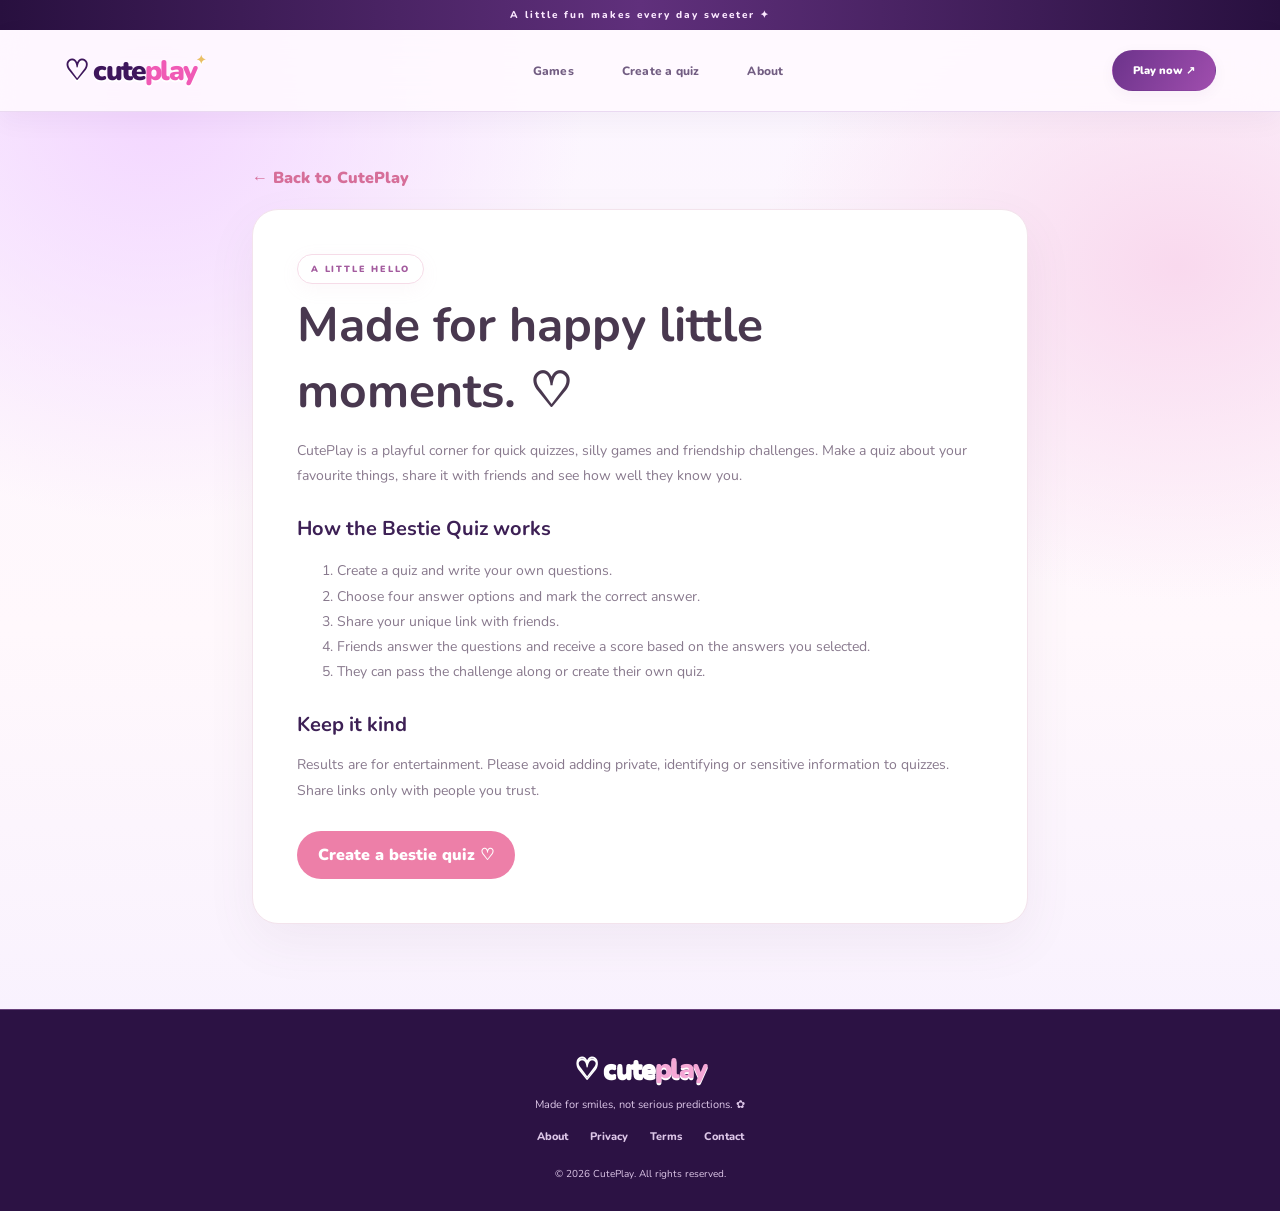
==== commit 6023643f: "Sync CutePlay pages with premium theme and cache version" ====
--- a/about.html
+++ b/about.html
@@ -1 +1 @@
-<!doctype html><html lang="en"><head><meta charset="utf-8"><meta name="viewport" content="width=device-width,initial-scale=1"><meta name="theme-color" content="#fff1f7"><title>About CutePlay | CutePlay</title><meta name="description" content="CutePlay is a collection of cheerful, shareable mini-games and friendship quizzes."><link rel="icon" type="image/svg+xml" href="https://fictionquiz.github.io/CutePlay/assets/favicon.svg?v=2"><link rel="shortcut icon" href="https://fictionquiz.github.io/CutePlay/assets/favicon.svg?v=2"><link rel="preconnect" href="https://fonts.googleapis.com"><link rel="preconnect" href="https://fonts.gstatic.com" crossorigin><link href="https://fonts.googleapis.com/css2?family=Nunito:wght@400;600;700;800;900&display=swap" rel="stylesheet"><link rel="stylesheet" href="style.css?v=20261108-cuteplay-theme-4"><style>.info-page{max-width:820px;margin:55px auto 85px;padding:0 22px}.info-card{background:#fff;border:1px solid #f3e3ec;border-radius:26px;padding:clamp(22px,5vw,44px);box-shadow:0 18px 50px #76556b12}.info-page h1{font-size:clamp(32px,6vw,48px);margin:8px 0 12px;color:#49384f}.info-page h2{font-size:20px;margin:27px 0 8px}.info-page p,.info-page li{color:#88798d;line-height:1.8;font-size:14px}.info-page .back-link{display:inline-block;margin-bottom:20px;color:#d66e99;text-decoration:none;font-weight:900}.info-page .info-cta{display:inline-block;margin-top:14px;padding:13px 21px;background:#ed7fa8;border-radius:30px;color:white;text-decoration:none;font-weight:900}.info-page ul{padding-left:22px}.info-page .updated{font-size:11px;color:#b09eae}</style></head><body><div class="top-note">A little fun makes every day sweeter ✦</div><header class="site-header"><a class="brand" href="index.html">♡ cute<span>play</span><i>✦</i></a><nav class="desktop-nav"><a href="index.html#games">Games</a><a href="index.html?create=1">Create a quiz</a><a href="about.html">About</a></nav><a class="header-cta" href="index.html#games">Play now ↗</a></header><main class="info-page"><a class="back-link" href="index.html">← Back to CutePlay</a><article class="info-card"><div class="eyebrow">A LITTLE HELLO</div><h1>Made for happy little moments. ♡</h1><p>CutePlay is a playful corner for quick quizzes, silly games and friendship challenges. Make a quiz about your favourite things, share it with friends and see how well they know you.</p><h2>How the Bestie Quiz works</h2><ol><li>Create a quiz and write your own questions.</li><li>Choose four answer options and mark the correct answer.</li><li>Share your unique link with friends.</li><li>Friends answer the questions and receive a score based on the answers you selected.</li><li>They can pass the challenge along or create their own quiz.</li></ol><h2>Keep it kind</h2><p>Results are for entertainment. Please avoid adding private, identifying or sensitive information to quizzes. Share links only with people you trust.</p><a class="info-cta" href="index.html?create=1">Create a bestie quiz ♡</a></article></main><footer><a class="brand footer-brand" href="index.html">♡ cute<span>play</span></a><p>Made for smiles, not serious predictions. ✿</p><div class="footer-links"><a href="about.html">About</a><a href="privacy.html">Privacy</a><a href="terms.html">Terms</a><a href="contact.html">Contact</a></div><small>© <span id="year"></span> CutePlay. All rights reserved.</small></footer><script>document.getElementById('year').textContent=new Date().getFullYear()</script></body></html>+<!doctype html><html lang="en"><head><meta charset="utf-8"><meta name="viewport" content="width=device-width,initial-scale=1"><meta name="theme-color" content="#321052"><title>About CutePlay | CutePlay</title><meta name="description" content="CutePlay is a collection of cheerful, shareable mini-games and friendship quizzes."><link rel="icon" type="image/svg+xml" href="https://fictionquiz.github.io/CutePlay/assets/favicon.svg?v=2"><link rel="shortcut icon" href="https://fictionquiz.github.io/CutePlay/assets/favicon.svg?v=2"><link rel="preconnect" href="https://fonts.googleapis.com"><link rel="preconnect" href="https://fonts.gstatic.com" crossorigin><link href="https://fonts.googleapis.com/css2?family=Nunito:wght@400;600;700;800;900&display=swap" rel="stylesheet"><link rel="stylesheet" href="style.css?v=20261108-premium-arcade-2"><style>.info-page{max-width:820px;margin:55px auto 85px;padding:0 22px}.info-card{background:#fff;border:1px solid #f3e3ec;border-radius:26px;padding:clamp(22px,5vw,44px);box-shadow:0 18px 50px #76556b12}.info-page h1{font-size:clamp(32px,6vw,48px);margin:8px 0 12px;color:#49384f}.info-page h2{font-size:20px;margin:27px 0 8px}.info-page p,.info-page li{color:#88798d;line-height:1.8;font-size:14px}.info-page .back-link{display:inline-block;margin-bottom:20px;color:#d66e99;text-decoration:none;font-weight:900}.info-page .info-cta{display:inline-block;margin-top:14px;padding:13px 21px;background:#ed7fa8;border-radius:30px;color:white;text-decoration:none;font-weight:900}.info-page ul{padding-left:22px}.info-page .updated{font-size:11px;color:#b09eae}</style></head><body><div class="top-note">A little fun makes every day sweeter ✦</div><header class="site-header"><a class="brand" href="index.html">♡ cute<span>play</span><i>✦</i></a><nav class="desktop-nav"><a href="index.html#games">Games</a><a href="index.html?create=1">Create a quiz</a><a href="about.html">About</a></nav><a class="header-cta" href="index.html#games">Play now ↗</a></header><main class="info-page"><a class="back-link" href="index.html">← Back to CutePlay</a><article class="info-card"><div class="eyebrow">A LITTLE HELLO</div><h1>Made for happy little moments. ♡</h1><p>CutePlay is a playful corner for quick quizzes, silly games and friendship challenges. Make a quiz about your favourite things, share it with friends and see how well they know you.</p><h2>How the Bestie Quiz works</h2><ol><li>Create a quiz and write your own questions.</li><li>Choose four answer options and mark the correct answer.</li><li>Share your unique link with friends.</li><li>Friends answer the questions and receive a score based on the answers you selected.</li><li>They can pass the challenge along or create their own quiz.</li></ol><h2>Keep it kind</h2><p>Results are for entertainment. Please avoid adding private, identifying or sensitive information to quizzes. Share links only with people you trust.</p><a class="info-cta" href="index.html?create=1">Create a bestie quiz ♡</a></article></main><footer><a class="brand footer-brand" href="index.html">♡ cute<span>play</span></a><p>Made for smiles, not serious predictions. ✿</p><div class="footer-links"><a href="about.html">About</a><a href="privacy.html">Privacy</a><a href="terms.html">Terms</a><a href="contact.html">Contact</a></div><small>© <span id="year"></span> CutePlay. All rights reserved.</small></footer><script>document.getElementById('year').textContent=new Date().getFullYear()</script></body></html>
--- a/style.css
+++ b/style.css
@@ -340,3 +340,228 @@
  .game-card:hover{transform:none}
  .desktop-nav a{padding:7px 9px}
 }
+
+
+/* Kawaii game-hub refresh */
+.theme-toggle{border:1px solid #f1dce9;background:#fff8fc;color:#9d6685;border-radius:24px;padding:10px 13px;font:900 12px Nunito,sans-serif;cursor:pointer;white-space:nowrap}
+.header-actions{display:flex;align-items:center;gap:9px}
+.game-filters{display:flex;justify-content:center;flex-wrap:wrap;gap:10px;margin:0 0 25px}
+.game-filter{border:1px solid #f0dce9;background:#fff;color:#8b718b;border-radius:25px;padding:10px 17px;font:900 12px Nunito,sans-serif;cursor:pointer;transition:.2s}
+.game-filter:hover,.game-filter.active{background:linear-gradient(110deg,#f58db5,#ad9be0);border-color:transparent;color:#fff;box-shadow:0 7px 17px #dba7cc55;transform:translateY(-2px)}
+.game-card[hidden]{display:none!important}
+.game-card{min-height:250px}
+.game-card .play-link{display:inline-flex;align-items:center;gap:8px;border-radius:20px;padding:9px 12px;background:#ffffffa8}
+.hero{margin-top:15px}
+.hero-copy>p{max-width:470px}
+.games-section{scroll-margin-top:20px}
+.dark-theme{--ink:#f6eaf5;--muted:#cbb8d0;--paper:#21182b;color:#f6eaf5;background:radial-gradient(ellipse at 8% 5%,#42263f 0,transparent 32%),radial-gradient(ellipse at 90% 30%,#30254a 0,transparent 35%),#21182b}
+.dark-theme .top-note{background:linear-gradient(90deg,#382337,#302640,#253343);color:#f0cde0}
+.dark-theme .site-header{background:#251b30eF;border-color:#49354f}
+.dark-theme .brand,.dark-theme .hero h1,.dark-theme .section-heading h2,.dark-theme .leaderboard-heading h2,.dark-theme .how-section h2,.dark-theme .about-section h2{color:#f8eaf5}
+.dark-theme .desktop-nav a{color:#e2cfe1}
+.dark-theme .desktop-nav a:hover{background:#49334b;color:#ffb9d4}
+.dark-theme .hero:before{background:linear-gradient(125deg,#38263b99,#302b4699,#26394a99)}
+.dark-theme .hero-copy>p,.dark-theme .section-heading p,.dark-theme .game-card p,.dark-theme .leaderboard-heading p,.dark-theme .about-section p,.dark-theme .how-section p{color:#d0bfd2}
+.dark-theme .game-card{border-color:#58435f;box-shadow:0 12px 30px #100b1744}
+.dark-theme .card-pink{background:linear-gradient(145deg,#503044,#40283a)}
+.dark-theme .card-lilac{background:linear-gradient(145deg,#403451,#332b46)}
+.dark-theme .card-blue{background:linear-gradient(145deg,#2d4351,#293849)}
+.dark-theme .card-yellow{background:linear-gradient(145deg,#50422e,#3e352b)}
+.dark-theme .game-card h3{color:#fff0f7}
+.dark-theme .tag,.dark-theme .game-icon,.dark-theme .game-card .play-link{background:#ffffff18;color:#f5e4f0;border-color:#ffffff20}
+.dark-theme .game-filter,.dark-theme .theme-toggle{background:#382a42;border-color:#5a4363;color:#f1d9eb}
+.dark-theme .game-filter.active{background:linear-gradient(110deg,#b85d88,#8066b8);color:#fff}
+.dark-theme .custom-quiz-banner,.dark-theme .leaderboard-card,.dark-theme .game-modal{background:linear-gradient(145deg,#38283e,#302940);border-color:#57435d;color:#f8eaf5}
+.dark-theme .leaderboard-topline{background:#46334b;color:#fff0f7}
+.dark-theme .how-section{background:linear-gradient(110deg,#30263e,#3b2939,#293746);border-color:#49364e}
+.dark-theme .how-sticker,.dark-theme .steps b{background:#49364f;color:#f6c6dc}
+.dark-theme .about-section:before{color:#e9a8ca}
+.dark-theme footer{background:linear-gradient(110deg,#382638,#302941 55%,#293746);border-color:#49364e}
+.dark-theme footer p,.dark-theme footer small,.dark-theme .footer-links a{color:#d9c5d9}
+.dark-theme .modal-backdrop{background:#100b18bb}
+.dark-theme .option-button{background:#44334a;border-color:#624d68;color:#fff}
+@media(max-width:760px){.header-actions{gap:6px}.theme-toggle{padding:9px 10px;font-size:11px}.game-filters{justify-content:flex-start;overflow-x:auto;flex-wrap:nowrap;padding:2px 0 8px}.game-filter{white-space:nowrap}.site-header{gap:10px}.desktop-nav{gap:10px}}
+@media(prefers-reduced-motion:reduce){.game-filter{transition:none}}
+
+
+/* CutePlay royal kawaii redesign — cohesive site-wide theme */
+:root{--ink:#49206f;--muted:#80649b;--pink:#ff70c2;--pink-dark:#e94da9;--paper:#fff5ff;--line:#efd7fa;--shadow:0 18px 50px rgba(76,25,115,.14)}
+body{background:radial-gradient(ellipse at 12% 12%,#f6c9ff 0,transparent 28%),radial-gradient(ellipse at 90% 22%,#d8c4ff 0,transparent 30%),linear-gradient(180deg,#f9eaff,#fff3fb 58%,#f5eaff);color:#49206f}
+.top-note{background:linear-gradient(90deg,#512080,#7b36a2,#512080);color:#ffe5fb;letter-spacing:.12em}
+.site-header{max-width:none;padding:0 max(4vw,22px);background:rgba(255,248,255,.82);backdrop-filter:blur(16px);border-bottom:1px solid #efd8fa;position:sticky;top:0;z-index:20}
+.brand{color:#55217d;text-shadow:0 2px 0 #fff}.brand>span:last-of-type{color:#f05ab5}.brand-mark{color:#e95ab8}
+.desktop-nav a{color:#6f4b87}.desktop-nav a:hover{color:#e84ca8}
+.header-cta,.theme-toggle,.sound-toggle{border:1px solid #e9c9f2;background:linear-gradient(135deg,#fff,#fceaff);color:#7a369c;box-shadow:0 5px 16px #9b56bb22;border-radius:24px;font-weight:1000}
+.hero{max-width:1320px;min-height:590px;margin:26px auto 64px;padding:55px 6%;border:1px solid #efd0fa;border-radius:42px;overflow:hidden;position:relative;background:radial-gradient(ellipse at 75% 20%,#b77bdf 0,transparent 35%),radial-gradient(ellipse at 90% 90%,#f58bd0 0,transparent 38%),linear-gradient(125deg,#3b155f 0%,#63258f 47%,#9a4eae 100%);box-shadow:0 25px 70px #6d329833}
+.hero:before{content:"✦     ♡       ✧       ★       ♡      ✦";position:absolute;inset:22px 3%;color:#ffe2ff8a;font-size:clamp(18px,3vw,34px);letter-spacing:2.1em;pointer-events:none}
+.hero-copy{position:relative;z-index:2}.hero .eyebrow{color:#ffd5f2}.hero h1{color:#fff5ff;text-shadow:0 4px 0 #4b1c70,0 8px 25px #220a3c88;letter-spacing:-2px}.hero h1 span{color:#ffb3e6}.hero-copy>p{color:#f7def8;font-size:17px;line-height:1.8}
+.hero .button-primary{background:linear-gradient(120deg,#ff83c9,#e9a4ff);color:#54216f;border:2px solid #ffe3fb;box-shadow:0 8px 0 #632b89,0 14px 30px #250d4788}.hero .text-link{color:#fff0ff}.tiny-proof{color:#f9dcfa}
+.hero-art{min-height:430px;border-radius:48% 52% 45% 55%;background:radial-gradient(circle at 50% 43%,#ffe6ff 0 20%,#e9b5f5 21% 35%,#a85ec8 36% 60%,transparent 61%);filter:drop-shadow(0 20px 28px #210a3b66)}
+.hero-art:after{content:"♡  ✦  ☾  ✧  ♡";position:absolute;inset:8% 0 auto;text-align:center;color:#ffe6ff;font-size:28px;letter-spacing:1.1em;animation:kawaiiFloat 5s ease-in-out infinite}
+.mascot-face{background:linear-gradient(145deg,#fff8ff,#f9dff7);border:5px solid #fff0ff;box-shadow:0 12px 35px #45105f55}
+.mascot-ear{background:#f8d5f5;border:5px solid #fff0ff}
+.mascot-body{background:linear-gradient(145deg,#fff4ff,#e8c2f3);border:4px solid #fff0ff}
+.art-caption{background:#fff0ff;color:#742b91;border:1px solid #fff;box-shadow:0 8px 25px #3c155b55}
+.floating-heart{color:#ffb8e8;text-shadow:0 0 18px #ff9bdb}
+.playful-ticker{background:linear-gradient(90deg,#542079,#8c3eaa,#542079);color:#ffe9ff;border-block:1px solid #d89ce8}
+.section{max-width:1240px}.section-heading h2,.leaderboard-heading h2,.how-section h2,.about-section h2{color:#552079}
+.eyebrow{color:#b14c9d}
+.game-filter{background:#fff8ff;border-color:#e9c9f2;color:#77468f;box-shadow:0 5px 14px #8c4aa511}
+.game-filter:hover,.game-filter.active{background:linear-gradient(120deg,#ef70bd,#9860d5);box-shadow:0 8px 20px #9e55c855}
+.game-card{border:1px solid #ead0f4;border-radius:27px;box-shadow:0 13px 28px #6c37851c}
+.game-card h3{color:#542077}.game-card .play-link{color:#7a369c;border:1px solid #fff;background:#ffffffc9}
+.card-pink{background:linear-gradient(145deg,#ffe1f1,#ffc5e5)}
+.card-lilac{background:linear-gradient(145deg,#f0ddff,#dfc7ff)}
+.card-blue{background:linear-gradient(145deg,#e0eaff,#c9ddff)}
+.card-yellow{background:linear-gradient(145deg,#fff0cf,#ffe0a7)}
+.custom-quiz-banner,.leaderboard-card{border:1px solid #e8c9f3;border-radius:30px;box-shadow:0 18px 42px #6d38851c}
+.custom-quiz-banner{background:linear-gradient(110deg,#fff0fa,#f0e2ff)}
+.custom-quiz-button{background:linear-gradient(120deg,#ed70bd,#9760d5);color:white;border:0;border-radius:25px;box-shadow:0 7px 0 #6c358f}
+.leaderboard-section{background:radial-gradient(ellipse at 50% 0%,#ead2ff 0,transparent 62%)}
+.leaderboard-topline{background:linear-gradient(100deg,#57217d,#8d45ae);color:#fff}
+.how-inner{background:linear-gradient(120deg,#f5e5ff,#ffe5f4);border:1px solid #ead0f4;box-shadow:0 15px 35px #733a8a18}
+.how-sticker,.steps b{background:#fff;color:#9b43b4;box-shadow:0 5px 15px #8744a322}
+footer{background:linear-gradient(110deg,#421963,#633087 55%,#48206a);color:#fff0ff}
+footer p,footer small,.footer-links a{color:#f3d9fa}.footer-brand{color:white}
+.modal-backdrop{background:#210d35b8}.game-modal{border:2px solid #f2c8f2;border-radius:30px}
+@keyframes kawaiiFloat{0%,100%{transform:translateY(0)}50%{transform:translateY(-12px)}}
+.dark-theme{--ink:#fff0ff;--muted:#d8b9e6;--paper:#21102f;background:radial-gradient(ellipse at 10% 5%,#57266b 0,transparent 35%),radial-gradient(ellipse at 90% 30%,#3e285f 0,transparent 35%),#21102f;color:#fff0ff}
+.dark-theme .site-header{background:#261333ed;border-color:#573267}.dark-theme .brand,.dark-theme .desktop-nav a{color:#f8e5ff}
+.dark-theme .hero{background:radial-gradient(ellipse at 75% 20%,#78469a 0,transparent 35%),linear-gradient(125deg,#251039,#48205e 55%,#69357c)}
+.dark-theme .game-card{border-color:#674575}.dark-theme .card-pink{background:linear-gradient(145deg,#543047,#42253c)}.dark-theme .card-lilac{background:linear-gradient(145deg,#49345e,#352647)}.dark-theme .card-blue{background:linear-gradient(145deg,#30465b,#26374b)}.dark-theme .card-yellow{background:linear-gradient(145deg,#59452d,#413322)}
+.dark-theme .custom-quiz-banner,.dark-theme .leaderboard-card,.dark-theme .how-inner{background:linear-gradient(120deg,#392346,#30203f);border-color:#62416f}.dark-theme .game-card h3,.dark-theme .section-heading h2,.dark-theme .leaderboard-heading h2,.dark-theme .how-section h2,.dark-theme .about-section h2{color:#ffeaff}
+.dark-theme .game-card p,.dark-theme .section-heading p,.dark-theme .leaderboard-heading p,.dark-theme .about-section p,.dark-theme .how-section p{color:#ddc6e8}
+.dark-theme footer{background:linear-gradient(110deg,#180b25,#2c1640 55%,#1d102d)}
+@media(max-width:760px){.site-header{position:relative;padding:12px 16px;flex-wrap:wrap;height:auto}.hero{margin:16px 12px 42px;padding:34px 22px;border-radius:28px;min-height:0;gap:12px}.hero-art{min-height:290px}.hero h1{font-size:clamp(38px,11vw,56px)}.hero-copy>p{font-size:15px}.header-actions{flex-wrap:wrap}.desktop-nav{order:3;width:100%;overflow-x:auto;white-space:nowrap;padding:8px 0}.desktop-nav a{font-size:12px}.hero:before{letter-spacing:.5em}.hero-art:after{letter-spacing:.5em}}
+
+.kawaii-hero-art{background:none;filter:none;min-height:0;display:grid;place-items:center;position:relative}
+.kawaii-hero-art img{display:block;width:min(100%,570px);height:auto;object-fit:contain;filter:drop-shadow(0 22px 30px #210a3b66);animation:kawaiiFloat 6s ease-in-out infinite}
+.kawaii-hero-art:after{content:"";display:none}
+@media(max-width:760px){.kawaii-hero-art{min-height:0}.kawaii-hero-art img{width:min(100%,420px)}}
+
+/* Premium game portal layout: interactive UI cards, not a flattened mockup */
+.games-section{padding-top:26px;padding-bottom:76px}
+.games-section .section-heading{margin-bottom:28px}
+.games-section .section-heading h2{font-size:clamp(30px,4vw,43px);letter-spacing:-1.5px}
+.game-grid{grid-template-columns:repeat(3,minmax(0,1fr));gap:22px}
+.game-card{position:relative;isolation:isolate;overflow:hidden;min-height:285px;padding:25px 24px 22px;border-radius:25px;background:linear-gradient(145deg,#fff,#fff5fd);border:1px solid #ead5f2;box-shadow:0 10px 24px #53206f12;transition:transform .28s,box-shadow .28s,border-color .28s}
+.game-card:before{content:"";position:absolute;z-index:-1;width:170px;height:170px;right:-55px;top:-65px;border-radius:50%;background:radial-gradient(circle,#edb9f4aa,transparent 70%)}
+.game-card:after{content:"✦";position:absolute;right:22px;bottom:57px;color:#d7a6e8;font-size:24px;opacity:.75}
+.game-card:hover{transform:translateY(-8px);box-shadow:0 22px 40px #53206f22;border-color:#dba9ed}
+.game-card .game-icon{width:74px;height:74px;border-radius:23px;font-size:37px;background:linear-gradient(145deg,#fff,#f8e4ff);box-shadow:0 8px 20px #703b8520;border:1px solid #fff;animation:kawaiiFloat 5s ease-in-out infinite}
+.game-card .tag{background:#fff;border:1px solid #f0dff4;color:#9252a7;font-size:9px}
+.game-card h3{font-size:20px;line-height:1.2;margin:22px 0 8px;color:#51216e}
+.game-card p{font-size:13px;line-height:1.7;color:#806b8c;max-width:290px}
+.game-card .play-link{position:relative;z-index:2;margin-top:auto;width:max-content;padding:10px 15px;border-radius:22px;background:linear-gradient(110deg,#f47fbd,#a46cdb);color:#fff;box-shadow:0 5px 13px #9e59bd30;font-size:12px}
+.card-pink{background:linear-gradient(145deg,#fff8fd,#ffe4f2)}
+.card-lilac{background:linear-gradient(145deg,#fffaff,#eee0ff)}
+.card-blue{background:linear-gradient(145deg,#fbfcff,#e1eaff)}
+.card-yellow{background:linear-gradient(145deg,#fffdf7,#fff0d2)}
+.hero{grid-template-columns:1.02fr .98fr}
+.kawaii-hero-art{min-height:420px;padding:10px;border-radius:48px;background:radial-gradient(ellipse at center,#d9a0ed 0,#a65cc5 42%,#5a287e 73%,transparent 74%);position:relative}
+.kawaii-hero-art:before{content:"☾   ✦   ♡   ✧";position:absolute;top:8%;left:5%;right:5%;text-align:center;color:#ffe3ff;font-size:25px;letter-spacing:18px;text-shadow:0 0 16px #ffb4f4}
+.kawaii-hero-art img{width:min(100%,500px);max-height:430px;object-fit:contain;filter:drop-shadow(0 16px 25px #260b3b88)}
+.custom-quiz-banner{padding:30px 34px}
+.custom-quiz-copy h3{color:#542174;font-size:25px}
+.game-filters{margin-bottom:30px}
+.game-filter{padding:11px 20px;font-size:12px}
+.dark-theme .game-card{background:linear-gradient(145deg,#392448,#2b1a3b);border-color:#654576}
+.dark-theme .game-card h3{color:#fff0ff}
+.dark-theme .game-card p{color:#d6bddd}
+.dark-theme .game-card .tag{background:#4b3157;border-color:#684779;color:#f1d7fa}
+.dark-theme .game-card .game-icon{background:linear-gradient(145deg,#50335e,#352044);border-color:#704b80}
+.dark-theme .custom-quiz-copy h3{color:#fff0ff}
+@media(max-width:900px){.game-grid{grid-template-columns:repeat(2,minmax(0,1fr))}}
+@media(max-width:600px){.game-grid{grid-template-columns:1fr;gap:15px}.game-card{min-height:235px}.hero{grid-template-columns:1fr}.kawaii-hero-art{min-height:0}.kawaii-hero-art img{max-height:340px}.custom-quiz-banner{padding:24px}}
+
+
+/* 2026 premium kawaii arcade — visual system overhaul */
+:root{--royal:#321052;--plum:#552078;--orchid:#a65ac4;--rose:#ef78b7;--champagne:#f6dca7;--surface:#fffaff;--ink:#3d2055;--muted:#806b91}
+html{scroll-padding-top:100px}
+body{font-family:'Nunito',sans-serif;background:radial-gradient(ellipse at 12% 8%,#f3d6ff 0,transparent 27%),radial-gradient(ellipse at 92% 22%,#f9d9ee 0,transparent 25%),linear-gradient(180deg,#fbf5ff,#fff8fc 52%,#f6efff);color:var(--ink)}
+.top-note{padding:8px 14px;background:linear-gradient(90deg,#28103f,#60307c 50%,#28103f);color:#fbe8ff;font-size:10px;letter-spacing:.2em}
+.site-header{height:82px;padding-inline:clamp(20px,5vw,76px);background:#fffaffdf;border-bottom:1px solid #ead9f1;box-shadow:0 8px 28px #35144a0b;backdrop-filter:blur(20px)}
+.brand{font-size:28px;letter-spacing:-1.8px;color:#3e165c}
+.brand-mark{font-size:28px;color:#dc77b8}
+.desktop-nav{gap:clamp(14px,2vw,30px)}
+.desktop-nav a{font-size:12px;letter-spacing:.02em;color:#725d82}
+.header-actions{gap:8px}
+.header-cta,.theme-toggle,.sound-toggle{font-family:inherit;font-size:11px;font-weight:900;border-radius:999px;padding:11px 15px;border:1px solid #e8d6ef;background:#fffaff;color:#62317e;box-shadow:0 4px 15px #4d1e6b0c}
+.header-cta{background:linear-gradient(120deg,#6c338b,#a04eae);color:white;border-color:transparent;padding:12px 20px}
+.hero{max-width:1400px;min-height:560px;margin:24px auto 50px;padding:clamp(32px,5vw,70px);border-radius:34px;border:1px solid #8753a0;background:radial-gradient(ellipse at 78% 30%,#bd7ccf 0,transparent 30%),radial-gradient(ellipse at 88% 85%,#e58abf 0,transparent 34%),linear-gradient(118deg,#29103f 0%,#4a1e68 48%,#713681 100%);box-shadow:0 28px 75px #37144b30;grid-template-columns:1.03fr .97fr;gap:22px}
+.hero:before{content:"";inset:18px;border:1px solid #ffffff24;border-radius:24px;letter-spacing:0}
+.hero .eyebrow{color:#f6cbe9;font-size:10px;letter-spacing:.22em}
+.hero h1{font-size:clamp(48px,5.5vw,76px);line-height:1.02;letter-spacing:-3.8px;color:#fff9ff;text-shadow:0 5px 28px #16072488}
+.hero h1 span{color:#ffc6e8}
+.hero-copy>p{font-size:15px;max-width:440px;color:#ead7f2;line-height:1.85}
+.hero .button-primary{border:1px solid #ffe8f8;background:linear-gradient(130deg,#f5a6d4,#e9b4fa);color:#42185e;box-shadow:0 8px 22px #17072655;font-size:12px}
+.hero .text-link{font-size:12px;color:#f5e6fa}
+.tiny-proof{color:#e4c9ed}
+.kawaii-hero-art{min-height:420px;border-radius:28px;background:radial-gradient(ellipse at center,#f5c5ef55 0,#c48bd344 42%,transparent 70%);padding:0}
+.kawaii-hero-art img{width:min(100%,540px);max-height:465px;filter:drop-shadow(0 24px 28px #16082266)}
+.playful-ticker{margin:0;background:#32134d;border-block:1px solid #71438a;color:#f7dff7;padding:12px 0}
+.ticker-track{font-size:10px;letter-spacing:.2em}
+.section{max-width:1320px}
+.games-section{padding:68px 28px 88px}
+.section-heading{align-items:end;margin-bottom:26px}
+.section-heading h2,.leaderboard-heading h2{font-size:clamp(32px,4vw,46px);letter-spacing:-1.8px;color:#3c1858}
+.section-heading p,.leaderboard-heading p{font-size:13px;color:#887496}
+.eyebrow{font-size:9px;letter-spacing:.2em;color:#a35b9e}
+.game-filters{justify-content:flex-start;gap:8px;margin:0 0 24px}
+.game-filter{font-size:10px;letter-spacing:.03em;padding:10px 17px;border-radius:999px;background:#fffaff;border:1px solid #e8d8ef;color:#735486;box-shadow:0 3px 12px #44205b0b}
+.game-filter.active,.game-filter:hover{background:#492064;border-color:#492064;color:#fff;box-shadow:0 7px 18px #49206425;transform:translateY(-1px)}
+.game-grid{grid-template-columns:repeat(3,minmax(0,1fr));gap:20px}
+.game-card{min-height:335px;padding:0 21px 20px;overflow:hidden;border-radius:22px;border:1px solid #e7d8ed;background:#fff;box-shadow:0 10px 28px #3b18550d;transition:transform .25s,box-shadow .25s}
+.game-card:before{z-index:0;inset:0 0 auto;width:100%;height:166px;border-radius:0;background-size:cover;background-position:center;opacity:1;filter:saturate(.88)}
+.game-card:after{z-index:1;right:17px;top:132px;bottom:auto;width:32px;height:32px;display:grid;place-items:center;border-radius:50%;background:#fffdf4;color:#9a5a9e;box-shadow:0 4px 12px #26102c20;content:"✦";font-size:14px;opacity:1}
+.game-card:nth-child(1):before{background-image:linear-gradient(0deg,#32134755,#32134708),url('https://images.unsplash.com/photo-1516589178581-6cd7833ae3b2?auto=format&fit=crop&w=900&q=85')}
+.game-card:nth-child(2):before{background-image:linear-gradient(0deg,#32134755,#32134708),url('https://images.unsplash.com/photo-1529156069898-49953e39b3ac?auto=format&fit=crop&w=900&q=85')}
+.game-card:nth-child(3):before{background-image:linear-gradient(0deg,#32134755,#32134708),url('https://images.unsplash.com/photo-1513364776144-60967b0f800f?auto=format&fit=crop&w=900&q=85')}
+.game-card:nth-child(4):before{background-image:linear-gradient(0deg,#32134755,#32134708),url('https://images.unsplash.com/photo-1492684223066-81342ee5ff30?auto=format&fit=crop&w=900&q=85')}
+.game-card:nth-child(5):before{background-image:linear-gradient(0deg,#32134755,#32134708),url('https://images.unsplash.com/photo-1528605248644-14dd04022da1?auto=format&fit=crop&w=900&q=85')}
+.game-card:nth-child(6):before{background-image:linear-gradient(0deg,#32134755,#32134708),url('https://images.unsplash.com/photo-1470252649378-9c29740c9fa8?auto=format&fit=crop&w=900&q=85')}
+.game-card:nth-child(7):before{background-image:linear-gradient(0deg,#32134755,#32134708),url('https://images.unsplash.com/photo-1511988617509-a57c8a288659?auto=format&fit=crop&w=900&q=85')}
+.game-card:nth-child(8):before{background-image:linear-gradient(0deg,#32134755,#32134708),url('https://images.unsplash.com/photo-1516321318423-f06f85e504b3?auto=format&fit=crop&w=900&q=85')}
+.game-card:nth-child(9):before{background-image:linear-gradient(0deg,#32134755,#32134708),url('https://images.unsplash.com/photo-1511512578047-dfb367046420?auto=format&fit=crop&w=900&q=85')}
+.game-card:nth-child(10):before{background-image:linear-gradient(0deg,#32134755,#32134708),url('https://images.unsplash.com/photo-1490750967868-88aa4486c946?auto=format&fit=crop&w=900&q=85')}
+.game-card:nth-child(11):before{background-image:linear-gradient(0deg,#32134755,#32134708),url('https://images.unsplash.com/photo-1511379938547-c1f69419868d?auto=format&fit=crop&w=900&q=85')}
+.game-card:nth-child(12):before{background-image:linear-gradient(0deg,#32134755,#32134708),url('https://images.unsplash.com/photo-1470252649378-9c29740c9fa8?auto=format&fit=crop&w=900&q=85')}
+.game-card .card-top{position:relative;z-index:2;margin:118px 0 0;min-height:32px;align-items:center}
+.game-card .game-icon{display:none}
+.game-card .tag{font-size:8px;letter-spacing:.16em;background:#fffdf4;color:#724481;border:1px solid #fff;padding:7px 10px;box-shadow:0 3px 12px #1c09221a}
+.game-card h3{font-size:18px;line-height:1.25;margin:15px 0 7px;color:#402052;letter-spacing:-.4px}
+.game-card p{font-size:11px;line-height:1.7;color:#887a91;margin:0 0 14px}
+.game-card .play-link{margin-top:auto;align-self:flex-start;padding:9px 13px;border-radius:999px;background:#f7edf9;border:1px solid #ead8ef;color:#693b80;box-shadow:none;font-size:10px}
+.game-card:hover{transform:translateY(-5px);box-shadow:0 20px 42px #35134720;border-color:#d7b6e2}
+.card-pink,.card-lilac,.card-blue,.card-yellow{background:#fff}
+.custom-quiz-banner{margin-top:32px;padding:30px 34px;border-radius:22px;background:linear-gradient(110deg,#32134d,#603079 60%,#8b4b8b);border:1px solid #9b69aa;box-shadow:0 20px 45px #3d155a24;color:#fff}
+.custom-quiz-icon{background:#ffffff1c;border:1px solid #ffffff3d;color:#fff;box-shadow:none}
+.custom-quiz-copy h3{color:#fff;font-size:23px}
+.custom-quiz-copy p{color:#ead8f1}
+.custom-quiz-button{background:linear-gradient(120deg,#f5b5d9,#edc7f8);color:#451b60;box-shadow:0 5px 0 #29103d;font-size:11px}
+.leaderboard-section{padding:62px 24px 74px;background:radial-gradient(ellipse at 50% 0%,#ead7f4 0,transparent 58%)}
+.leaderboard-heading{max-width:1120px;margin:auto}
+.leaderboard-card{max-width:1120px;margin:20px auto 0;background:#fff;border:1px solid #e7d8ed;border-radius:22px;overflow:hidden;box-shadow:0 15px 40px #3b185511}
+.leaderboard-topline{padding:16px 20px;background:#3c1958;color:#fff}
+.leaderboard-note{text-align:center;color:#8c7b97;font-size:10px}
+.how-section{padding:0 24px 70px;background:transparent}
+.how-inner{max-width:1120px;padding:34px;border-radius:24px;background:linear-gradient(115deg,#f1e4fa,#fff1f8);border:1px solid #e8d8ef;box-shadow:0 12px 30px #3b18550a}
+.how-section h2{color:#3d1b59}
+.about-section{max-width:760px;margin:65px auto 80px}
+footer{padding:40px 20px 28px;background:#2c1244;border-top:1px solid #68417b}
+.footer-brand{color:#fff}.footer-brand>span:last-of-type{color:#f5a7d6}
+footer>p,footer small,.footer-links a{color:#ddc7e8}
+.game-modal{border:1px solid #e6c7ef;box-shadow:0 30px 90px #18082355}
+.dark-theme{background:radial-gradient(ellipse at 12% 5%,#4b285c 0,transparent 32%),#1d1029;color:#f8ebff}
+.dark-theme .site-header{background:#241331eF;border-color:#533664}
+.dark-theme .game-card{background:#2c1b39;border-color:#553765}
+.dark-theme .game-card h3{color:#fff0ff}.dark-theme .game-card p{color:#d3c0df}
+.dark-theme .game-card .play-link{background:#442c54;color:#f4dcff;border-color:#624575}
+.dark-theme .game-card .tag{background:#fff4;color:#54276c}
+.dark-theme .section-heading h2,.dark-theme .leaderboard-heading h2,.dark-theme .how-section h2{color:#fff0ff}
+.dark-theme .section-heading p,.dark-theme .leaderboard-heading p{color:#d3c0df}
+.dark-theme .leaderboard-card{background:#2c1b39;border-color:#553765}
+.dark-theme .how-inner{background:linear-gradient(115deg,#382449,#2b1b3a);border-color:#553765}
+@media(max-width:900px){.site-header{padding-inline:20px}.desktop-nav{gap:12px}.desktop-nav a{font-size:11px}.game-grid{grid-template-columns:repeat(2,minmax(0,1fr))}.hero{margin-inline:14px}}
+@media(max-width:650px){.site-header{height:auto;min-height:70px;gap:9px;padding:12px 16px}.desktop-nav{order:3;width:100%;padding:8px 0}.header-actions{margin-left:auto}.header-actions .sound-toggle{display:none}.hero{margin:12px 10px 35px;padding:28px 20px;border-radius:24px;min-height:0}.hero h1{font-size:clamp(39px,11vw,54px);letter-spacing:-2.5px}.hero-art{min-height:270px}.games-section{padding:48px 16px 62px}.game-grid{grid-template-columns:1fr;gap:14px}.game-card{min-height:320px}.game-card:before{height:160px}.game-card .card-top{margin-top:112px}.custom-quiz-banner{flex-wrap:wrap;padding:23px}.custom-quiz-button{width:100%}.how-inner{padding:24px 18px}.leaderboard-section{padding:45px 16px}}
+@media(prefers-reduced-motion:reduce){.game-card,.game-card:before{transition:none}}
